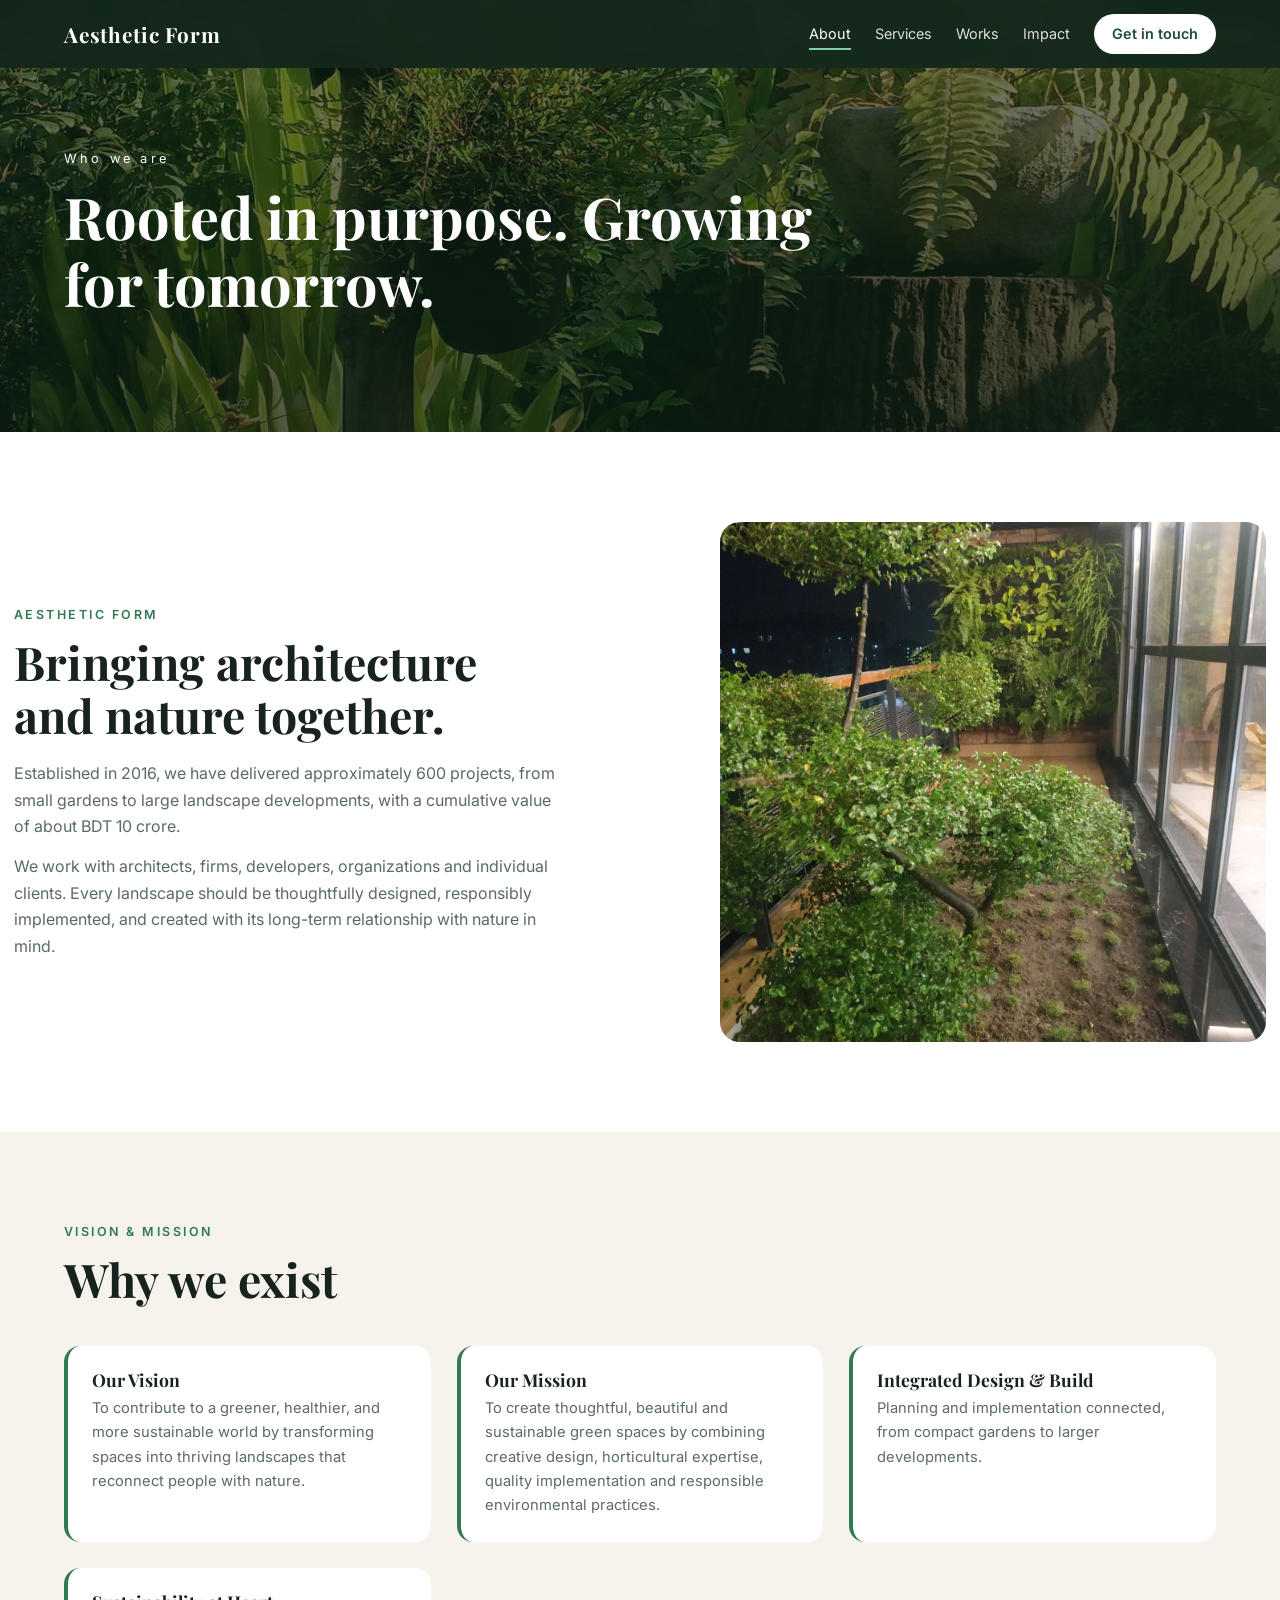
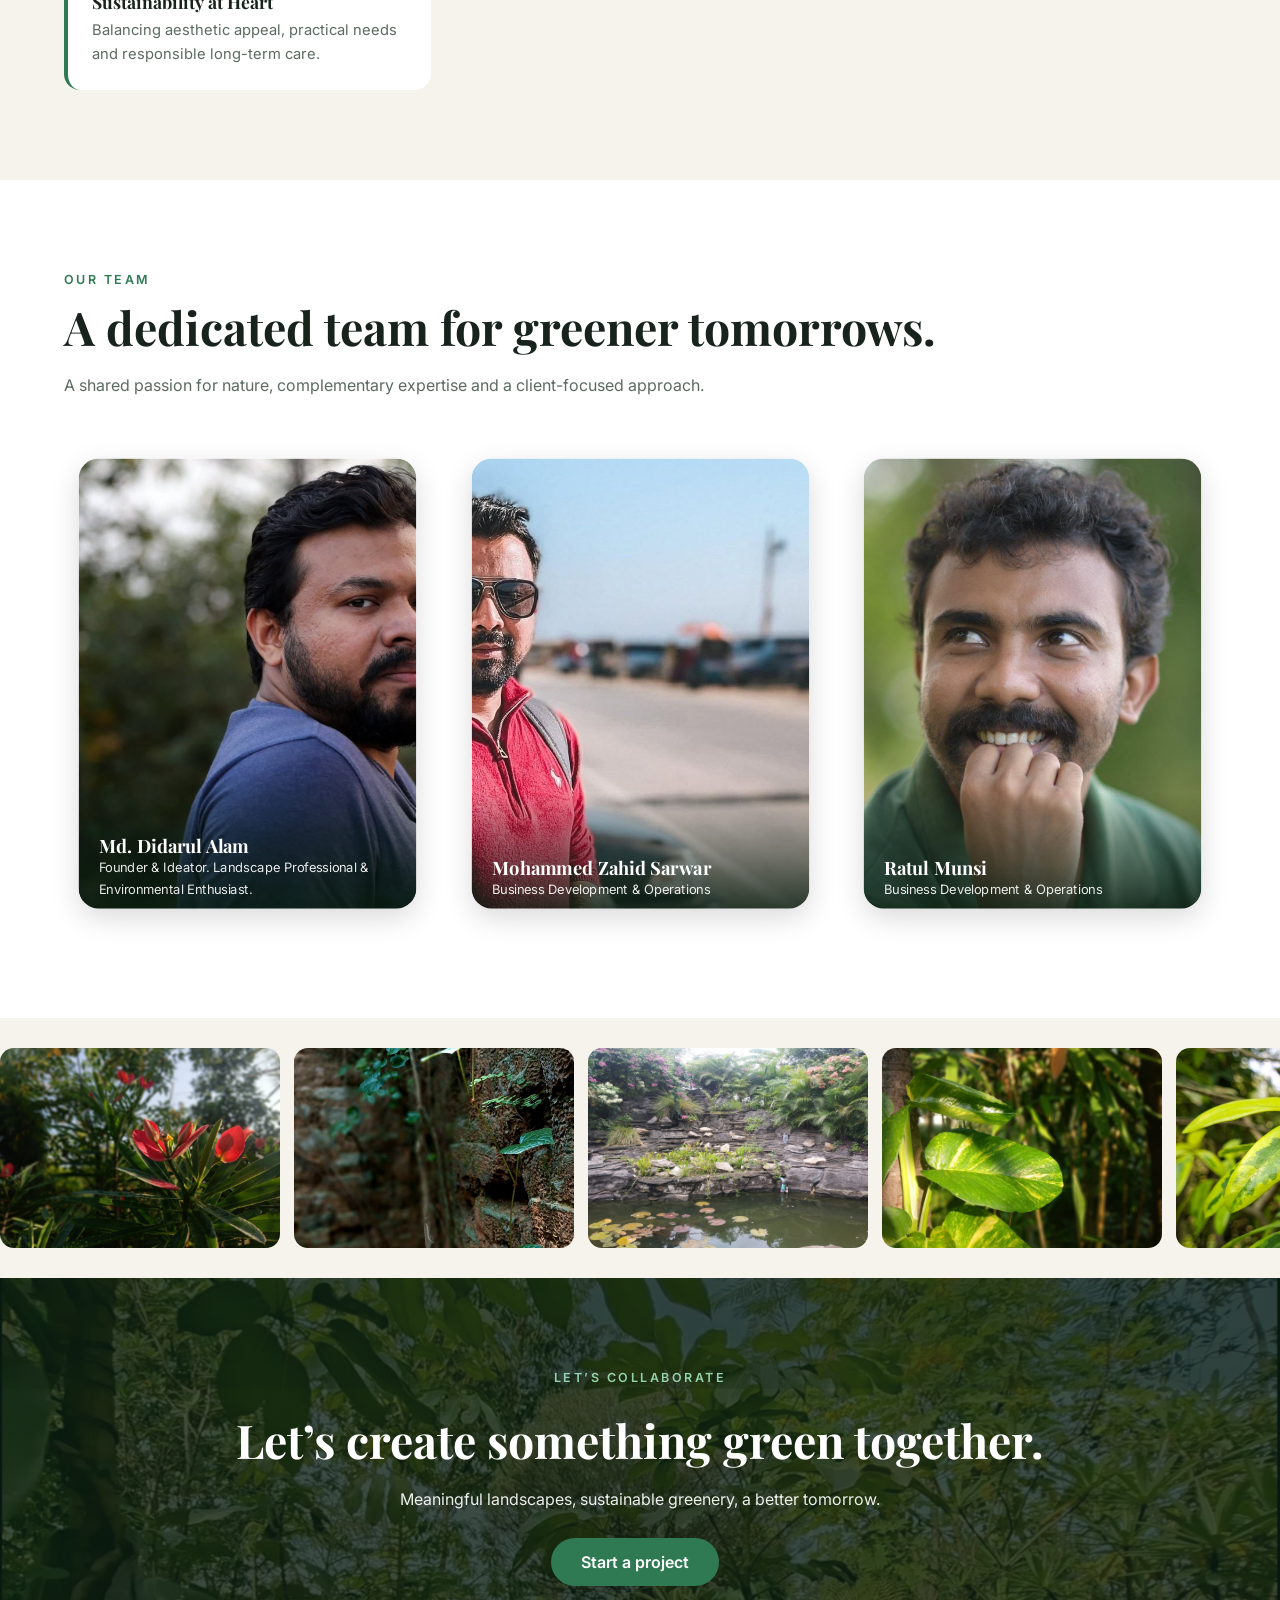
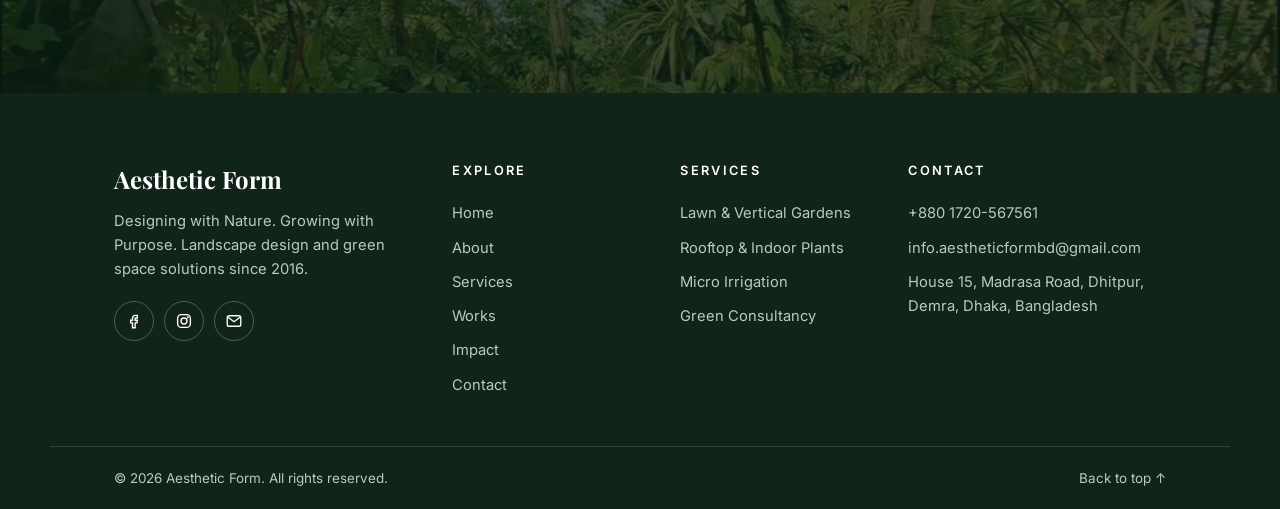
==== about.html @ f66d147f "first commit" ====
<!DOCTYPE html><html lang="en"><head><meta charset="utf-8"><meta name="viewport" content="width=device-width, initial-scale=1"><title>About | Aesthetic Form</title><meta name="description" content="Aesthetic Form: landscape design and green space solutions in Bangladesh since 2016.">
<link rel="preconnect" href="https://fonts.googleapis.com"><link href="https://fonts.googleapis.com/css2?family=Playfair+Display:wght@500;700&family=Inter:wght@400;500;600&display=swap" rel="stylesheet"><link rel="stylesheet" href="css/style.css"></head>
<body class="inner"><div id="pg"></div><nav id="nav"><a class="logo" href="index.html">Aesthetic Form</a><div><a href="about.html" class=on>About</a><a href="services.html">Services</a><a href="works.html">Works</a><a href="impact.html">Impact</a><a class="cta" href="contact.html">Get in touch</a></div></nav>
<header class="hero small" ><div class="bg" style="background-image:linear-gradient(rgba(10,30,18,.55),rgba(10,30,18,.72)),url(images/hero.jpg)"></div><span class="lf" style="left:8%;animation-delay:-0s;animation-duration:14s"><svg viewBox="0 0 24 24"><path d="M5 19c0-9 6-14 15-14 0 9-5 15-15 14z"/></svg></span><span class="lf" style="left:22%;animation-delay:-6s;animation-duration:18s"><svg viewBox="0 0 24 24"><path d="M5 19c0-9 6-14 15-14 0 9-5 15-15 14z"/></svg></span><span class="lf" style="left:38%;animation-delay:-3s;animation-duration:16s"><svg viewBox="0 0 24 24"><path d="M5 19c0-9 6-14 15-14 0 9-5 15-15 14z"/></svg></span><span class="lf" style="left:55%;animation-delay:-9s;animation-duration:20s"><svg viewBox="0 0 24 24"><path d="M5 19c0-9 6-14 15-14 0 9-5 15-15 14z"/></svg></span><span class="lf" style="left:70%;animation-delay:-2s;animation-duration:15s"><svg viewBox="0 0 24 24"><path d="M5 19c0-9 6-14 15-14 0 9-5 15-15 14z"/></svg></span><span class="lf" style="left:86%;animation-delay:-11s;animation-duration:17s"><svg viewBox="0 0 24 24"><path d="M5 19c0-9 6-14 15-14 0 9-5 15-15 14z"/></svg></span><div class="in"><p class="k">Who we are</p><h1>Rooted in purpose. Growing for tomorrow.</h1></div></header>
<section class=""><div class="w"><div class="split"><div class="reveal"><p class="eyebrow">Aesthetic Form</p><h2>Bringing architecture and nature together.</h2><p class="lead">Established in 2016, we have delivered approximately 600 projects, from small gardens to large landscape developments, with a cumulative value of about BDT 10 crore.</p><p class="lead" style="margin-top:14px">We work with architects, firms, developers, organizations and individual clients. Every landscape should be thoughtfully designed, responsibly implemented, and created with its long-term relationship with nature in mind.</p></div><img class="reveal" src="images/green.jpg" alt="Green space"></div></div></section><section class="alt"><div class="w"><p class="eyebrow">Vision & mission</p><h2>Why we exist</h2><div class="grid c"><div class="box reveal"><h4>Our Vision</h4><p>To contribute to a greener, healthier, and more sustainable world by transforming spaces into thriving landscapes that reconnect people with nature.</p></div><div class="box reveal"><h4>Our Mission</h4><p>To create thoughtful, beautiful and sustainable green spaces by combining creative design, horticultural expertise, quality implementation and responsible environmental practices.</p></div><div class="box reveal"><h4>Integrated Design & Build</h4><p>Planning and implementation connected, from compact gardens to larger developments.</p></div><div class="box reveal"><h4>Sustainability at Heart</h4><p>Balancing aesthetic appeal, practical needs and responsible long-term care.</p></div></div></div></section><section class=""><div class="w"><p class="eyebrow">Our team</p><h2>A dedicated team for greener tomorrows.</h2><p class="lead">A shared passion for nature, complementary expertise and a client-focused approach.</p><div class="grid c"><div class="tm"><img loading="lazy" src="images/didarul.jpg" alt="Md. Didarul Alam" style="object-position:center 20%"><div><h4>Md. Didarul Alam</h4><p>Founder & Ideator. Landscape Professional & Environmental Enthusiast.</p></div></div><div class="tm"><img loading="lazy" src="images/zahid.jpg" alt="Mohammed Zahid Sarwar" style="object-position:62% center"><div><h4>Mohammed Zahid Sarwar</h4><p>Business Development & Operations</p></div></div><div class="tm"><img loading="lazy" src="images/ratul.jpg" alt="Ratul Munsi" style="object-position:center 25%"><div><h4>Ratul Munsi</h4><p>Business Development & Operations</p></div></div></div></div></section><div class="strip"><div class="track"><img loading="lazy" src="images/flower1.jpg" alt=""><img loading="lazy" src="images/vine.jpg" alt=""><img loading="lazy" src="images/water.jpg" alt=""><img loading="lazy" src="images/bamboo.jpg" alt=""><img loading="lazy" src="images/flower3.jpg" alt=""><img loading="lazy" src="images/begonia.jpg" alt=""><img loading="lazy" src="images/lawn.jpg" alt=""><img loading="lazy" src="images/path.jpg" alt=""><img loading="lazy" src="images/flower2.jpg" alt=""><img loading="lazy" src="images/green.jpg" alt=""><img loading="lazy" src="images/flower1.jpg" alt=""><img loading="lazy" src="images/vine.jpg" alt=""><img loading="lazy" src="images/water.jpg" alt=""><img loading="lazy" src="images/bamboo.jpg" alt=""><img loading="lazy" src="images/flower3.jpg" alt=""><img loading="lazy" src="images/begonia.jpg" alt=""><img loading="lazy" src="images/lawn.jpg" alt=""><img loading="lazy" src="images/path.jpg" alt=""><img loading="lazy" src="images/flower2.jpg" alt=""><img loading="lazy" src="images/green.jpg" alt=""></div></div><section class="band" style="background-image:linear-gradient(rgba(10,30,18,.78),rgba(10,30,18,.82)),url(images/studio.jpg)"><div class="w"><p class="eyebrow" style="color:#9fe0b9">Let’s collaborate</p><h2>Let’s create something green together.</h2><p>Meaningful landscapes, sustainable greenery, a better tomorrow.</p><a class="btn" href="contact.html">Start a project</a></div></section>
<footer><div class="fw"><div class="fb"><a class="logo" href="index.html">Aesthetic Form</a><p>Designing with Nature. Growing with Purpose. Landscape design and green space solutions since 2016.</p><div class="soc"><a href="https://facebook.com/aestheticformbd" aria-label="Facebook"><svg viewBox="0 0 24 24"><path d="M14 8h2.5V4.5H14C11.5 4.5 10 6 10 8.5V11H7.5v3.5H10V21h3.5v-6.5H16l.5-3.5h-3V8.8c0-.5.2-.8.5-.8z"/></svg></a><a href="https://instagram.com/aestheticformbd" aria-label="Instagram"><svg viewBox="0 0 24 24"><rect x="3.5" y="3.5" width="17" height="17" rx="5"/><circle cx="12" cy="12" r="4"/><circle cx="17" cy="7" r=".6"/></svg></a><a href="mailto:info.aestheticformbd@gmail.com" aria-label="Email"><svg viewBox="0 0 24 24"><rect x="3" y="5" width="18" height="14" rx="2.5"/><path d="m4 7 8 6 8-6"/></svg></a></div></div>
<div class="fc"><h5>Explore</h5><a href="index.html">Home</a><a href="about.html">About</a><a href="services.html">Services</a><a href="works.html">Works</a><a href="impact.html">Impact</a><a href="contact.html">Contact</a></div>
<div class="fc"><h5>Services</h5><a href="services.html">Lawn &amp; Vertical Gardens</a><a href="services.html">Rooftop &amp; Indoor Plants</a><a href="services.html">Micro Irrigation</a><a href="services.html">Green Consultancy</a></div>
<div class="fc"><h5>Contact</h5><a href="tel:+8801720567561">+880 1720-567561</a><a href="mailto:info.aestheticformbd@gmail.com">info.aestheticformbd@gmail.com</a><span>House 15, Madrasa Road, Dhitpur, Demra, Dhaka, Bangladesh</span></div></div>
<div class="fbot"><span>© 2026 Aesthetic Form. All rights reserved.</span><a href="#">Back to top ↑</a></div></footer><script src="js/main.js"></script></body></html>
---- css/style.css ----
*{box-sizing:border-box;margin:0}
:root{--g:#1f4d36;--g2:#2f7a52;--cream:#f6f3ec;--ink:#17231c;--mut:#5b6b61;--bg:#fff;--card:#fff}
@media(prefers-color-scheme:dark){:root{--cream:#16201a;--ink:#eef2ee;--mut:#a3b1a8;--bg:#101813;--card:#1b2820;--g:#245a3f;--g2:#5fb584}}
html{scroll-behavior:smooth}body{font-family:Inter,system-ui,sans-serif;background:var(--bg);color:var(--ink);line-height:1.65}
h1,h2,h3,h4{font-family:"Playfair Display",Georgia,serif;line-height:1.15}img{max-width:100%;display:block}
nav{position:fixed;inset:0 0 auto;z-index:20;display:flex;justify-content:space-between;align-items:center;padding:14px 5vw;color:#fff;transition:.3s}
nav.s,body.inner nav{background:rgba(20,40,28,.95);backdrop-filter:blur(8px)}
nav .logo{font:700 1.3rem "Playfair Display",serif;color:#fff;text-decoration:none;letter-spacing:.04em}
nav div{display:flex;gap:24px;font-size:.9rem;align-items:center}nav div a{color:#fff;text-decoration:none;opacity:.85}nav div a.on{opacity:1;border-bottom:2px solid #7fcf9f}
nav .cta{background:#fff;color:#1f4d36;padding:8px 18px;border-radius:99px;font-weight:600;opacity:1;border:0}
@media(max-width:820px){nav div a:not(.cta){display:none}}
.hero{min-height:100vh;color:#fff;display:flex;align-items:center;padding:120px 5vw 80px;background-size:cover;background-position:center}
.hero.small{min-height:48vh;padding-top:130px}.hero .k{letter-spacing:.25em;font-size:.8rem;opacity:.85}
.hero h1{font-size:clamp(2.4rem,6.5vw,5rem);margin:14px 0 18px;max-width:15ch}.hero.small h1{font-size:clamp(2.2rem,5vw,3.6rem);max-width:22ch}
.hero .l{max-width:560px;font-size:1.1rem;opacity:.92;margin-bottom:28px}
.btn{display:inline-block;background:var(--g2);color:#fff;padding:14px 30px;border-radius:99px;text-decoration:none;font:600 1rem Inter,sans-serif;margin:0 10px 10px 0;border:0;cursor:pointer}.btn.o{background:transparent;border:1.5px solid #fff}
section{padding:90px 5vw}.w{max-width:1180px;margin:auto}.alt{background:var(--cream)}
.eyebrow{color:var(--g2);letter-spacing:.2em;font-size:.78rem;font-weight:600;text-transform:uppercase}
h2{font-size:clamp(1.9rem,4vw,2.9rem);margin:10px 0 18px}.lead{color:var(--mut);max-width:700px}
.split{display:grid;grid-template-columns:1fr 1fr;gap:60px;align-items:center}.split img{border-radius:20px;height:520px;width:100%;object-fit:cover}
@media(max-width:860px){.split{grid-template-columns:1fr;gap:30px}.split img{height:340px}}
.stats{background:var(--g);color:#fff;padding:50px 5vw}.stats .w{display:grid;grid-template-columns:repeat(auto-fit,minmax(180px,1fr));gap:30px;text-align:center}
.stats strong{font:700 2.6rem "Playfair Display",serif;display:block}.stats span{font-size:.9rem;opacity:.85}
.grid{display:grid;grid-template-columns:repeat(auto-fill,minmax(300px,1fr));gap:26px;margin-top:40px}
.card{background:var(--card);border-radius:18px;overflow:hidden;box-shadow:0 6px 24px rgba(0,0,0,.08);transition:.3s}.card:hover{transform:translateY(-6px)}
.card img{height:210px;width:100%;object-fit:cover}.card div{padding:22px}.card small{color:var(--g2);font-weight:600}.card h3{font-size:1.3rem;margin:4px 0 8px}.card p{color:var(--mut);font-size:.93rem}
.box{background:var(--card);padding:24px;border-radius:16px;border-left:4px solid var(--g2)}.box h4{font-size:1.1rem;margin-bottom:6px}.box p{font-size:.92rem;color:var(--mut)}
.num{border:1px solid rgba(127,127,127,.25);border-radius:18px;padding:26px;background:var(--card)}.num i{font:700 2rem "Playfair Display",serif;color:var(--g2);font-style:normal}.num p{color:var(--mut);font-size:.92rem;margin-top:6px}
.proj{background:var(--card);padding:22px;border-radius:14px}.proj h4{font-size:1.1rem}.proj p{font-size:.9rem;color:var(--mut)}.proj span{font-size:.8rem;color:var(--g2);font-weight:600}
.grid.s{grid-template-columns:repeat(auto-fill,minmax(250px,1fr))}.grid.c{grid-template-columns:repeat(auto-fit,minmax(270px,1fr))}
.band{color:#fff;text-align:center;background-size:cover;background-position:center}.band p{max-width:700px;margin:0 auto 26px;opacity:.92}
.contact{display:grid;grid-template-columns:1fr 1fr;gap:50px}@media(max-width:860px){.contact{grid-template-columns:1fr}}
.contact li{list-style:none;padding:10px 0;border-bottom:1px solid rgba(127,127,127,.25)}.contact a{color:var(--g2)}
form{display:grid;gap:12px}input,textarea{font:inherit;padding:14px;border-radius:12px;border:1px solid rgba(127,127,127,.4);background:var(--card);color:var(--ink)}
footer{background:#10241a;color:#b9cbbf;font-size:.92rem}
.fw{max-width:1180px;margin:auto;padding:70px 5vw 44px;display:grid;grid-template-columns:1.6fr 1fr 1fr 1.4fr;gap:44px}
footer .logo{font:700 1.5rem "Playfair Display",serif;color:#fff;text-decoration:none}footer .fb p{margin:12px 0 20px;max-width:280px}
footer h5{color:#fff;font:600 .8rem Inter,sans-serif;letter-spacing:.18em;text-transform:uppercase;margin-bottom:18px}
footer .fc a,footer .fc span{display:block;color:#b9cbbf;text-decoration:none;padding:5px 0;transition:.25s}footer .fc a:hover{color:#7fcf9f;transform:translateX(5px)}
.soc{display:flex;gap:10px}.soc a{width:40px;height:40px;border-radius:50%;border:1px solid rgba(255,255,255,.25);display:grid;place-items:center;color:#fff;transition:.3s}.soc a:hover{background:#2f7a52;border-color:#2f7a52;transform:translateY(-3px)}.soc svg{width:18px;height:18px;fill:none;stroke:currentColor;stroke-width:1.8}
.fbot{border-top:1px solid rgba(255,255,255,.12);padding:20px 5vw;display:flex;justify-content:space-between;gap:10px;flex-wrap:wrap;max-width:1180px;margin:auto;font-size:.84rem}.fbot a{color:#b9cbbf;text-decoration:none}.fbot a:hover{color:#7fcf9f}
@media(max-width:900px){.fw{grid-template-columns:1fr 1fr;gap:34px}}@media(max-width:520px){.fw{grid-template-columns:1fr}.fbot{justify-content:center;text-align:center}}
.reveal{opacity:0;transform:translateY(24px);transition:.7s}.reveal.v{opacity:1;transform:none}
.hero{position:relative;overflow:hidden}.hero .bg{position:absolute;inset:0;background-size:cover;background-position:center;animation:kb 20s ease-in-out infinite alternate}
@keyframes kb{from{transform:scale(1)}to{transform:scale(1.12) translate(-1.5%,-1%)}}.hero .in{position:relative;z-index:1}
.in>*{opacity:0;transform:translateY(30px);animation:up .9s cubic-bezier(.2,.7,.2,1) forwards}.in>*:nth-child(2){animation-delay:.15s}.in>*:nth-child(3){animation-delay:.3s}.in>*:nth-child(4){animation-delay:.45s}.in>*:nth-child(5){animation-delay:.55s}
@keyframes up{to{opacity:1;transform:none}}
.lf{position:absolute;top:-40px;width:22px;color:#9fe0b9;opacity:.45;z-index:1;animation:fall 15s linear infinite}.lf svg{width:100%;fill:currentColor}
@keyframes fall{to{transform:translate(90px,115vh) rotate(420deg)}}
#pg{position:fixed;top:0;left:0;height:3px;width:100%;background:#7fcf9f;transform:scaleX(0);transform-origin:left;z-index:30}
nav div a:not(.cta){position:relative}nav div a:not(.cta)::after{content:"";position:absolute;left:0;bottom:-4px;height:2px;width:100%;background:#7fcf9f;transform:scaleX(0);transition:.3s}nav div a:not(.cta):hover::after{transform:scaleX(1)}
nav div a.on{border:0}nav div a.on::after{transform:scaleX(1)}
.btn{position:relative;overflow:hidden;transition:transform .25s}.btn:hover{transform:translateY(-3px)}.btn::after{content:"";position:absolute;inset:0;background:linear-gradient(110deg,transparent 30%,rgba(255,255,255,.35) 50%,transparent 70%);transform:translateX(-100%)}.btn:hover::after{transform:translateX(100%);transition:.7s}
.card img,.proj,.box,.num{transition:.5s}.card img{transition:transform .8s}.card:hover img{transform:scale(1.1)}.box:hover,.num:hover,.proj:hover{transform:translateY(-5px);box-shadow:0 10px 26px rgba(0,0,0,.1)}
.reveal.l{transform:translateX(-50px)}.reveal.r{transform:translateX(50px)}.reveal.z{transform:scale(.92)}
.strip{overflow:hidden;padding:30px 0;background:var(--cream)}.track{display:flex;gap:14px;width:max-content;animation:mq 45s linear infinite}.strip:hover .track{animation-play-state:paused}
.track img{height:200px;width:280px;object-fit:cover;border-radius:14px}@keyframes mq{to{transform:translateX(-50%)}}
.mosaic{display:grid;grid-template-columns:repeat(4,1fr);grid-auto-rows:190px;grid-auto-flow:dense;gap:14px;margin-top:40px}.mosaic div{overflow:hidden;border-radius:16px}.mosaic .t{grid-row:span 2}.mosaic .wd{grid-column:span 2}
.mosaic img{width:100%;height:100%;object-fit:cover;transition:transform .8s}.mosaic div:hover img{transform:scale(1.12) rotate(1deg)}@media(max-width:760px){.mosaic{grid-template-columns:repeat(2,1fr)}}
.tm{position:relative;border-radius:22px;overflow:hidden;aspect-ratio:3/4;box-shadow:0 10px 30px rgba(0,0,0,.15)}.tm img{width:100%;height:100%;object-fit:cover;transition:transform .8s}.tm:hover img{transform:scale(1.08)}
.tm div{position:absolute;inset:auto 0 0;padding:70px 22px 22px;color:#fff;background:linear-gradient(transparent,rgba(10,30,18,.92));transform:translateY(12px);transition:.4s}.tm:hover div{transform:none}.tm h4{font-size:1.25rem}.tm p{font-size:.88rem;opacity:.9}
.float{animation:fl 5s ease-in-out infinite}@keyframes fl{50%{transform:translateY(-10px)}}
@media(prefers-reduced-motion:reduce){*{animation:none!important;transition:none!important}.reveal,.in>*{opacity:1!important;transform:none!important}}
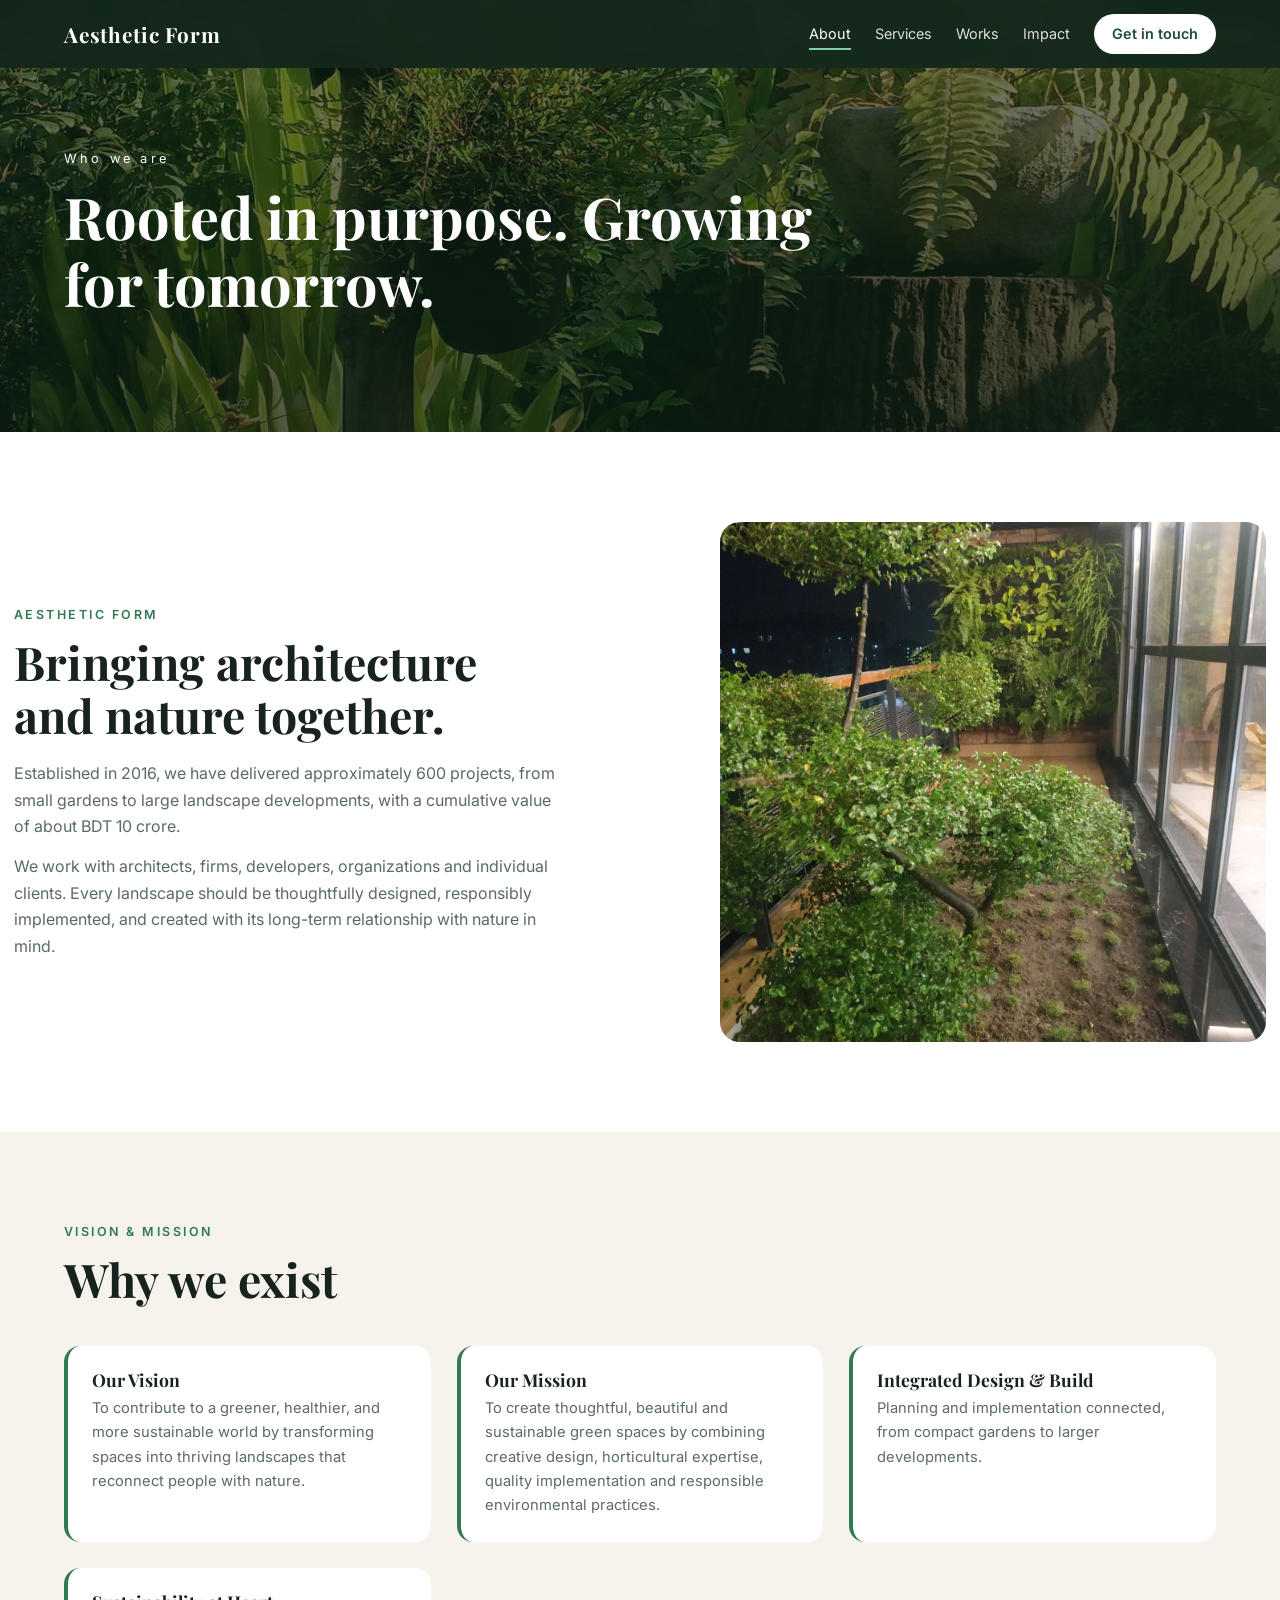
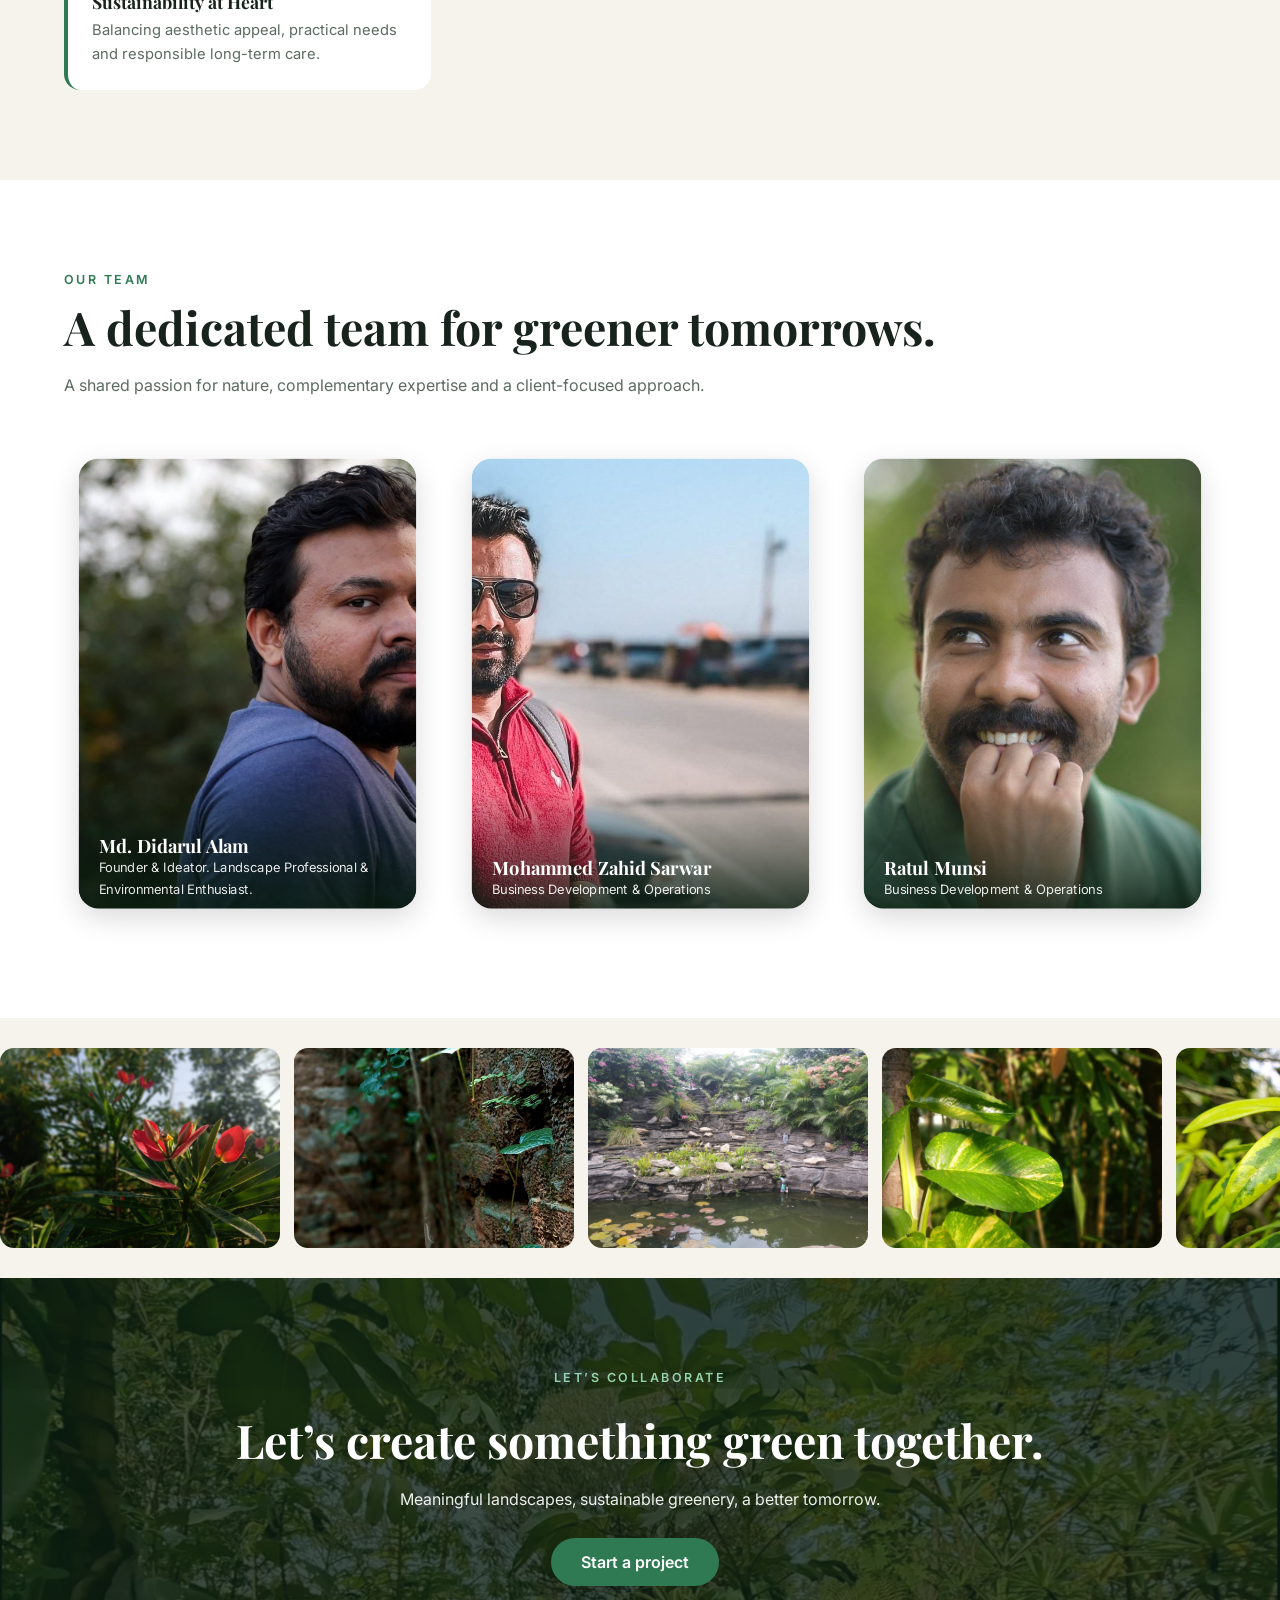
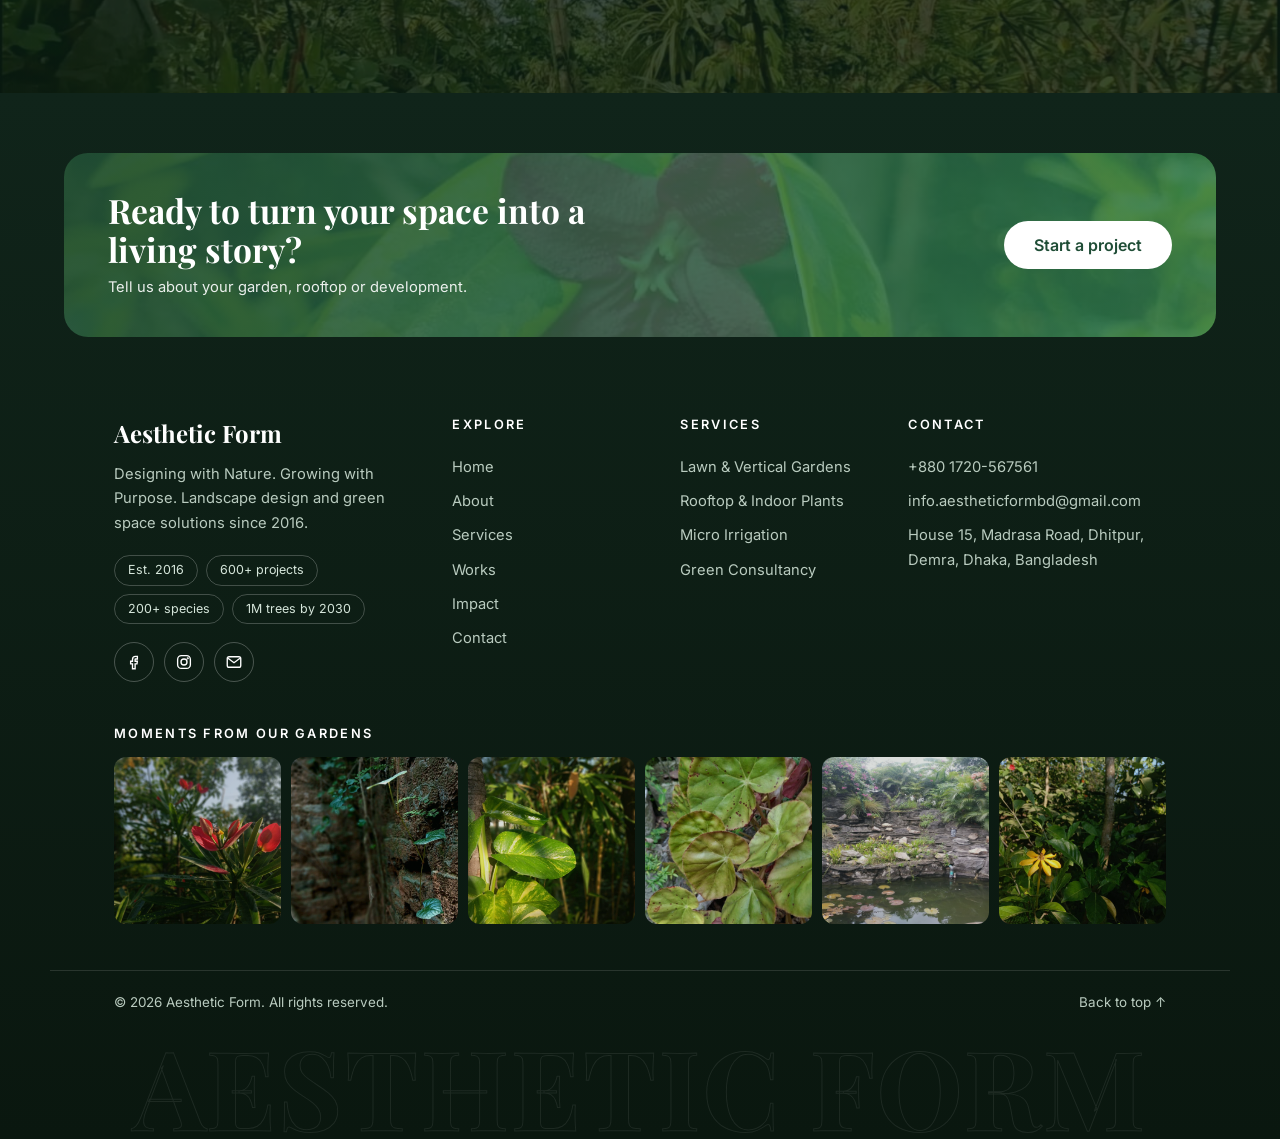
==== commit e6dda1e2: "Added the menu for the responsive screens and updated the footer design" ====
--- a/about.html
+++ b/about.html
@@ -1,10 +1,215 @@
-<!DOCTYPE html><html lang="en"><head><meta charset="utf-8"><meta name="viewport" content="width=device-width, initial-scale=1"><title>About | Aesthetic Form</title><meta name="description" content="Aesthetic Form: landscape design and green space solutions in Bangladesh since 2016.">
-<link rel="preconnect" href="https://fonts.googleapis.com"><link href="https://fonts.googleapis.com/css2?family=Playfair+Display:wght@500;700&family=Inter:wght@400;500;600&display=swap" rel="stylesheet"><link rel="stylesheet" href="css/style.css"></head>
-<body class="inner"><div id="pg"></div><nav id="nav"><a class="logo" href="index.html">Aesthetic Form</a><div><a href="about.html" class=on>About</a><a href="services.html">Services</a><a href="works.html">Works</a><a href="impact.html">Impact</a><a class="cta" href="contact.html">Get in touch</a></div></nav>
-<header class="hero small" ><div class="bg" style="background-image:linear-gradient(rgba(10,30,18,.55),rgba(10,30,18,.72)),url(images/hero.jpg)"></div><span class="lf" style="left:8%;animation-delay:-0s;animation-duration:14s"><svg viewBox="0 0 24 24"><path d="M5 19c0-9 6-14 15-14 0 9-5 15-15 14z"/></svg></span><span class="lf" style="left:22%;animation-delay:-6s;animation-duration:18s"><svg viewBox="0 0 24 24"><path d="M5 19c0-9 6-14 15-14 0 9-5 15-15 14z"/></svg></span><span class="lf" style="left:38%;animation-delay:-3s;animation-duration:16s"><svg viewBox="0 0 24 24"><path d="M5 19c0-9 6-14 15-14 0 9-5 15-15 14z"/></svg></span><span class="lf" style="left:55%;animation-delay:-9s;animation-duration:20s"><svg viewBox="0 0 24 24"><path d="M5 19c0-9 6-14 15-14 0 9-5 15-15 14z"/></svg></span><span class="lf" style="left:70%;animation-delay:-2s;animation-duration:15s"><svg viewBox="0 0 24 24"><path d="M5 19c0-9 6-14 15-14 0 9-5 15-15 14z"/></svg></span><span class="lf" style="left:86%;animation-delay:-11s;animation-duration:17s"><svg viewBox="0 0 24 24"><path d="M5 19c0-9 6-14 15-14 0 9-5 15-15 14z"/></svg></span><div class="in"><p class="k">Who we are</p><h1>Rooted in purpose. Growing for tomorrow.</h1></div></header>
-<section class=""><div class="w"><div class="split"><div class="reveal"><p class="eyebrow">Aesthetic Form</p><h2>Bringing architecture and nature together.</h2><p class="lead">Established in 2016, we have delivered approximately 600 projects, from small gardens to large landscape developments, with a cumulative value of about BDT 10 crore.</p><p class="lead" style="margin-top:14px">We work with architects, firms, developers, organizations and individual clients. Every landscape should be thoughtfully designed, responsibly implemented, and created with its long-term relationship with nature in mind.</p></div><img class="reveal" src="images/green.jpg" alt="Green space"></div></div></section><section class="alt"><div class="w"><p class="eyebrow">Vision & mission</p><h2>Why we exist</h2><div class="grid c"><div class="box reveal"><h4>Our Vision</h4><p>To contribute to a greener, healthier, and more sustainable world by transforming spaces into thriving landscapes that reconnect people with nature.</p></div><div class="box reveal"><h4>Our Mission</h4><p>To create thoughtful, beautiful and sustainable green spaces by combining creative design, horticultural expertise, quality implementation and responsible environmental practices.</p></div><div class="box reveal"><h4>Integrated Design & Build</h4><p>Planning and implementation connected, from compact gardens to larger developments.</p></div><div class="box reveal"><h4>Sustainability at Heart</h4><p>Balancing aesthetic appeal, practical needs and responsible long-term care.</p></div></div></div></section><section class=""><div class="w"><p class="eyebrow">Our team</p><h2>A dedicated team for greener tomorrows.</h2><p class="lead">A shared passion for nature, complementary expertise and a client-focused approach.</p><div class="grid c"><div class="tm"><img loading="lazy" src="images/didarul.jpg" alt="Md. Didarul Alam" style="object-position:center 20%"><div><h4>Md. Didarul Alam</h4><p>Founder & Ideator. Landscape Professional & Environmental Enthusiast.</p></div></div><div class="tm"><img loading="lazy" src="images/zahid.jpg" alt="Mohammed Zahid Sarwar" style="object-position:62% center"><div><h4>Mohammed Zahid Sarwar</h4><p>Business Development & Operations</p></div></div><div class="tm"><img loading="lazy" src="images/ratul.jpg" alt="Ratul Munsi" style="object-position:center 25%"><div><h4>Ratul Munsi</h4><p>Business Development & Operations</p></div></div></div></div></section><div class="strip"><div class="track"><img loading="lazy" src="images/flower1.jpg" alt=""><img loading="lazy" src="images/vine.jpg" alt=""><img loading="lazy" src="images/water.jpg" alt=""><img loading="lazy" src="images/bamboo.jpg" alt=""><img loading="lazy" src="images/flower3.jpg" alt=""><img loading="lazy" src="images/begonia.jpg" alt=""><img loading="lazy" src="images/lawn.jpg" alt=""><img loading="lazy" src="images/path.jpg" alt=""><img loading="lazy" src="images/flower2.jpg" alt=""><img loading="lazy" src="images/green.jpg" alt=""><img loading="lazy" src="images/flower1.jpg" alt=""><img loading="lazy" src="images/vine.jpg" alt=""><img loading="lazy" src="images/water.jpg" alt=""><img loading="lazy" src="images/bamboo.jpg" alt=""><img loading="lazy" src="images/flower3.jpg" alt=""><img loading="lazy" src="images/begonia.jpg" alt=""><img loading="lazy" src="images/lawn.jpg" alt=""><img loading="lazy" src="images/path.jpg" alt=""><img loading="lazy" src="images/flower2.jpg" alt=""><img loading="lazy" src="images/green.jpg" alt=""></div></div><section class="band" style="background-image:linear-gradient(rgba(10,30,18,.78),rgba(10,30,18,.82)),url(images/studio.jpg)"><div class="w"><p class="eyebrow" style="color:#9fe0b9">Let’s collaborate</p><h2>Let’s create something green together.</h2><p>Meaningful landscapes, sustainable greenery, a better tomorrow.</p><a class="btn" href="contact.html">Start a project</a></div></section>
-<footer><div class="fw"><div class="fb"><a class="logo" href="index.html">Aesthetic Form</a><p>Designing with Nature. Growing with Purpose. Landscape design and green space solutions since 2016.</p><div class="soc"><a href="https://facebook.com/aestheticformbd" aria-label="Facebook"><svg viewBox="0 0 24 24"><path d="M14 8h2.5V4.5H14C11.5 4.5 10 6 10 8.5V11H7.5v3.5H10V21h3.5v-6.5H16l.5-3.5h-3V8.8c0-.5.2-.8.5-.8z"/></svg></a><a href="https://instagram.com/aestheticformbd" aria-label="Instagram"><svg viewBox="0 0 24 24"><rect x="3.5" y="3.5" width="17" height="17" rx="5"/><circle cx="12" cy="12" r="4"/><circle cx="17" cy="7" r=".6"/></svg></a><a href="mailto:info.aestheticformbd@gmail.com" aria-label="Email"><svg viewBox="0 0 24 24"><rect x="3" y="5" width="18" height="14" rx="2.5"/><path d="m4 7 8 6 8-6"/></svg></a></div></div>
-<div class="fc"><h5>Explore</h5><a href="index.html">Home</a><a href="about.html">About</a><a href="services.html">Services</a><a href="works.html">Works</a><a href="impact.html">Impact</a><a href="contact.html">Contact</a></div>
-<div class="fc"><h5>Services</h5><a href="services.html">Lawn &amp; Vertical Gardens</a><a href="services.html">Rooftop &amp; Indoor Plants</a><a href="services.html">Micro Irrigation</a><a href="services.html">Green Consultancy</a></div>
-<div class="fc"><h5>Contact</h5><a href="tel:+8801720567561">+880 1720-567561</a><a href="mailto:info.aestheticformbd@gmail.com">info.aestheticformbd@gmail.com</a><span>House 15, Madrasa Road, Dhitpur, Demra, Dhaka, Bangladesh</span></div></div>
-<div class="fbot"><span>© 2026 Aesthetic Form. All rights reserved.</span><a href="#">Back to top ↑</a></div></footer><script src="js/main.js"></script></body></html>+<!DOCTYPE html>
+<html lang="en">
+
+<head>
+    <meta charset="utf-8">
+    <meta name="viewport" content="width=device-width, initial-scale=1">
+    <title>About | Aesthetic Form</title>
+    <meta name="description"
+        content="Aesthetic Form: landscape design and green space solutions in Bangladesh since 2016.">
+    <link rel="preconnect" href="https://fonts.googleapis.com">
+    <link
+        href="https://fonts.googleapis.com/css2?family=Playfair+Display:wght@500;700&family=Inter:wght@400;500;600&display=swap"
+        rel="stylesheet">
+    <link rel="stylesheet" href="css/style.css">
+    
+     <link rel="icon" type="image/png" href="images/leaf.png">
+</head>
+
+<body class="inner">
+    <div id="pg"></div>
+    <nav id="nav"><a class="logo" href="index.html">Aesthetic Form</a>
+        <div><a href="about.html" class=on>About</a><a href="services.html">Services</a><a href="works.html">Works</a><a
+                href="impact.html">Impact</a><a class="cta" href="contact.html">Get in touch</a></div><button
+            class="burger" id="bg" aria-label="Open menu"
+            aria-expanded="false"><span></span><span></span><span></span></button>
+    </nav>
+    <div class="mm" id="mm"><a class="l" href="index.html">Home</a><a class="l on" href="about.html">About</a><a
+            class="l" href="services.html">Services</a><a class="l" href="works.html">Works</a><a class="l"
+            href="impact.html">Impact</a><a class="l" href="contact.html">Contact</a>
+        <div class="mf">+880 1720-567561<br><a
+                href="mailto:info.aestheticformbd@gmail.com">info.aestheticformbd@gmail.com</a></div>
+    </div>
+    <header class="hero small">
+        <div class="bg"
+            style="background-image:linear-gradient(rgba(10,30,18,.55),rgba(10,30,18,.72)),url(images/hero.jpg)"></div>
+        <span class="lf" style="left:8%;animation-delay:-0s;animation-duration:14s"><svg viewBox="0 0 24 24">
+                <path d="M5 19c0-9 6-14 15-14 0 9-5 15-15 14z" />
+            </svg></span><span class="lf" style="left:22%;animation-delay:-6s;animation-duration:18s"><svg
+                viewBox="0 0 24 24">
+                <path d="M5 19c0-9 6-14 15-14 0 9-5 15-15 14z" />
+            </svg></span><span class="lf" style="left:38%;animation-delay:-3s;animation-duration:16s"><svg
+                viewBox="0 0 24 24">
+                <path d="M5 19c0-9 6-14 15-14 0 9-5 15-15 14z" />
+            </svg></span><span class="lf" style="left:55%;animation-delay:-9s;animation-duration:20s"><svg
+                viewBox="0 0 24 24">
+                <path d="M5 19c0-9 6-14 15-14 0 9-5 15-15 14z" />
+            </svg></span><span class="lf" style="left:70%;animation-delay:-2s;animation-duration:15s"><svg
+                viewBox="0 0 24 24">
+                <path d="M5 19c0-9 6-14 15-14 0 9-5 15-15 14z" />
+            </svg></span><span class="lf" style="left:86%;animation-delay:-11s;animation-duration:17s"><svg
+                viewBox="0 0 24 24">
+                <path d="M5 19c0-9 6-14 15-14 0 9-5 15-15 14z" />
+            </svg></span>
+        <div class="in">
+            <p class="k">Who we are</p>
+            <h1>Rooted in purpose. Growing for tomorrow.</h1>
+        </div>
+    </header>
+    <section class="">
+        <div class="w">
+            <div class="split">
+                <div class="reveal">
+                    <p class="eyebrow">Aesthetic Form</p>
+                    <h2>Bringing architecture and nature together.</h2>
+                    <p class="lead">Established in 2016, we have delivered approximately 600 projects, from small
+                        gardens to large landscape developments, with a cumulative value of about BDT 10 crore.</p>
+                    <p class="lead" style="margin-top:14px">We work with architects, firms, developers, organizations
+                        and individual clients. Every landscape should be thoughtfully designed, responsibly
+                        implemented, and created with its long-term relationship with nature in mind.</p>
+                </div><img class="reveal" src="images/green.jpg" alt="Green space">
+            </div>
+        </div>
+    </section>
+    <section class="alt">
+        <div class="w">
+            <p class="eyebrow">Vision & mission</p>
+            <h2>Why we exist</h2>
+            <div class="grid c">
+                <div class="box reveal">
+                    <h4>Our Vision</h4>
+                    <p>To contribute to a greener, healthier, and more sustainable world by transforming spaces into
+                        thriving landscapes that reconnect people with nature.</p>
+                </div>
+                <div class="box reveal">
+                    <h4>Our Mission</h4>
+                    <p>To create thoughtful, beautiful and sustainable green spaces by combining creative design,
+                        horticultural expertise, quality implementation and responsible environmental practices.</p>
+                </div>
+                <div class="box reveal">
+                    <h4>Integrated Design & Build</h4>
+                    <p>Planning and implementation connected, from compact gardens to larger developments.</p>
+                </div>
+                <div class="box reveal">
+                    <h4>Sustainability at Heart</h4>
+                    <p>Balancing aesthetic appeal, practical needs and responsible long-term care.</p>
+                </div>
+            </div>
+        </div>
+    </section>
+    <section class="">
+        <div class="w">
+            <p class="eyebrow">Our team</p>
+            <h2>A dedicated team for greener tomorrows.</h2>
+            <p class="lead">A shared passion for nature, complementary expertise and a client-focused approach.</p>
+            <div class="grid c">
+                <div class="tm"><img loading="lazy" src="images/didarul.jpg" alt="Md. Didarul Alam"
+                        style="object-position:center 20%">
+                    <div>
+                        <h4>Md. Didarul Alam</h4>
+                        <p>Founder & Ideator. Landscape Professional & Environmental Enthusiast.</p>
+                    </div>
+                </div>
+                <div class="tm"><img loading="lazy" src="images/zahid.jpg" alt="Mohammed Zahid Sarwar"
+                        style="object-position:62% center">
+                    <div>
+                        <h4>Mohammed Zahid Sarwar</h4>
+                        <p>Business Development & Operations</p>
+                    </div>
+                </div>
+                <div class="tm"><img loading="lazy" src="images/ratul.jpg" alt="Ratul Munsi"
+                        style="object-position:center 25%">
+                    <div>
+                        <h4>Ratul Munsi</h4>
+                        <p>Business Development & Operations</p>
+                    </div>
+                </div>
+            </div>
+        </div>
+    </section>
+    <div class="strip">
+        <div class="track"><img loading="lazy" src="images/flower1.jpg" alt=""><img loading="lazy" src="images/vine.jpg"
+                alt=""><img loading="lazy" src="images/water.jpg" alt=""><img loading="lazy" src="images/bamboo.jpg"
+                alt=""><img loading="lazy" src="images/flower3.jpg" alt=""><img loading="lazy" src="images/begonia.jpg"
+                alt=""><img loading="lazy" src="images/lawn.jpg" alt=""><img loading="lazy" src="images/path.jpg"
+                alt=""><img loading="lazy" src="images/flower2.jpg" alt=""><img loading="lazy" src="images/green.jpg"
+                alt=""><img loading="lazy" src="images/flower1.jpg" alt=""><img loading="lazy" src="images/vine.jpg"
+                alt=""><img loading="lazy" src="images/water.jpg" alt=""><img loading="lazy" src="images/bamboo.jpg"
+                alt=""><img loading="lazy" src="images/flower3.jpg" alt=""><img loading="lazy" src="images/begonia.jpg"
+                alt=""><img loading="lazy" src="images/lawn.jpg" alt=""><img loading="lazy" src="images/path.jpg"
+                alt=""><img loading="lazy" src="images/flower2.jpg" alt=""><img loading="lazy" src="images/green.jpg"
+                alt=""></div>
+    </div>
+    <section class="band"
+        style="background-image:linear-gradient(rgba(10,30,18,.78),rgba(10,30,18,.82)),url(images/studio.jpg)">
+        <div class="w">
+            <p class="eyebrow" style="color:#9fe0b9">Let’s collaborate</p>
+            <h2>Let’s create something green together.</h2>
+            <p>Meaningful landscapes, sustainable greenery, a better tomorrow.</p><a class="btn"
+                href="contact.html">Start a project</a>
+        </div>
+    </section>
+    <footer>
+        <div class="fcta">
+            <div>
+                <h3>Ready to turn your space into a living story?</h3>
+                <p>Tell us about your garden, rooftop or development.</p>
+            </div><a class="btn" href="contact.html">Start a project</a>
+        </div>
+        <div class="fw">
+            <div class="fb"><a class="logo" href="index.html">Aesthetic Form</a>
+                <p>Designing with Nature. Growing with Purpose. Landscape design and green space solutions since 2016.
+                </p>
+                <div class="chips"><span>Est. 2016</span><span>600+ projects</span><span>200+ species</span><span>1M
+                        trees by 2030</span></div>
+                <div style="height:18px"></div>
+                <div class="soc"><a href="https://facebook.com/aestheticformbd" aria-label="Facebook"><svg
+                            viewBox="0 0 24 24">
+                            <path
+                                d="M14 8h2.5V4.5H14C11.5 4.5 10 6 10 8.5V11H7.5v3.5H10V21h3.5v-6.5H16l.5-3.5h-3V8.8c0-.5.2-.8.5-.8z" />
+                        </svg></a><a href="https://instagram.com/aestheticformbd" aria-label="Instagram"><svg
+                            viewBox="0 0 24 24">
+                            <rect x="3.5" y="3.5" width="17" height="17" rx="5" />
+                            <circle cx="12" cy="12" r="4" />
+                            <circle cx="17" cy="7" r=".6" />
+                        </svg></a><a href="mailto:info.aestheticformbd@gmail.com" aria-label="Email"><svg
+                            viewBox="0 0 24 24">
+                            <rect x="3" y="5" width="18" height="14" rx="2.5" />
+                            <path d="m4 7 8 6 8-6" />
+                        </svg></a></div>
+            </div>
+            <div class="fc">
+                <h5>Explore</h5><a href="index.html">Home</a><a href="about.html">About</a><a
+                    href="services.html">Services</a><a href="works.html">Works</a><a href="impact.html">Impact</a><a
+                    href="contact.html">Contact</a>
+            </div>
+            <div class="fc">
+                <h5>Services</h5><a href="services.html">Lawn &amp; Vertical Gardens</a><a href="services.html">Rooftop
+                    &amp; Indoor Plants</a><a href="services.html">Micro Irrigation</a><a href="services.html">Green
+                    Consultancy</a>
+            </div>
+            <div class="fc">
+                <h5>Contact</h5><a href="tel:+8801720567561">+880 1720-567561</a><a
+                    href="mailto:info.aestheticformbd@gmail.com">info.aestheticformbd@gmail.com</a><span>House 15,
+                    Madrasa Road, Dhitpur, Demra, Dhaka, Bangladesh</span>
+            </div>
+        </div>
+        <div class="fgal">
+            <h5>Moments from our gardens</h5>
+            <div><a href="https://instagram.com/aestheticformbd" aria-label="Instagram"><img loading="lazy"
+                        src="images/flower1.jpg" alt=""></a><a href="https://instagram.com/aestheticformbd"
+                    aria-label="Instagram"><img loading="lazy" src="images/vine.jpg" alt=""></a><a
+                    href="https://instagram.com/aestheticformbd" aria-label="Instagram"><img loading="lazy"
+                        src="images/bamboo.jpg" alt=""></a><a href="https://instagram.com/aestheticformbd"
+                    aria-label="Instagram"><img loading="lazy" src="images/begonia.jpg" alt=""></a><a
+                    href="https://instagram.com/aestheticformbd" aria-label="Instagram"><img loading="lazy"
+                        src="images/water.jpg" alt=""></a><a href="https://instagram.com/aestheticformbd"
+                    aria-label="Instagram"><img loading="lazy" src="images/flower2.jpg" alt=""></a></div>
+        </div>
+        <div class="fbot"><span>© 2026 Aesthetic Form. All rights reserved.</span><a href="#">Back to top ↑</a></div>
+        <div class="wm" aria-hidden="true">AESTHETIC FORM</div>
+    </footer>
+    <script src="js/main.js"></script>
+</body>
+
+</html>
--- a/css/style.css
+++ b/css/style.css
@@ -61,3 +61,616 @@
 .tm div{position:absolute;inset:auto 0 0;padding:70px 22px 22px;color:#fff;background:linear-gradient(transparent,rgba(10,30,18,.92));transform:translateY(12px);transition:.4s}.tm:hover div{transform:none}.tm h4{font-size:1.25rem}.tm p{font-size:.88rem;opacity:.9}
 .float{animation:fl 5s ease-in-out infinite}@keyframes fl{50%{transform:translateY(-10px)}}
 @media(prefers-reduced-motion:reduce){*{animation:none!important;transition:none!important}.reveal,.in>*{opacity:1!important;transform:none!important}}
+
+@media(max-width:820px){nav>div{display:none}.burger{display:flex!important}}
+.burger{display:none;width:44px;height:44px;border:0;background:transparent;flex-direction:column;justify-content:center;align-items:center;gap:6px;cursor:pointer;position:relative;z-index:41}
+.burger span{width:26px;height:2px;background:#fff;border-radius:2px;transition:.35s}
+.menu-open{overflow:hidden}.menu-open nav{z-index:40;background:transparent!important;backdrop-filter:none}
+.menu-open .burger span:nth-child(1){transform:translateY(8px) rotate(45deg)}.menu-open .burger span:nth-child(2){opacity:0}.menu-open .burger span:nth-child(3){transform:translateY(-8px) rotate(-45deg)}
+.mm{position:fixed;inset:0;z-index:35;background:radial-gradient(circle at 90% 10%,#2f7a52,#0e2216 70%);display:flex;flex-direction:column;justify-content:center;padding:90px 10vw 40px;visibility:hidden;clip-path:circle(0 at calc(100% - 44px) 38px);transition:clip-path .65s cubic-bezier(.7,0,.2,1),visibility 0s .65s}
+.menu-open .mm{visibility:visible;clip-path:circle(150% at calc(100% - 44px) 38px);transition:clip-path .65s cubic-bezier(.7,0,.2,1),visibility 0s}
+.mm a.l{font:500 clamp(1.8rem,8vw,2.4rem) "Playfair Display",serif;color:#fff;text-decoration:none;padding:12px 0;border-bottom:1px solid rgba(255,255,255,.12);opacity:0;transform:translateX(-24px);transition:.5s}
+.mm a.l.on{color:#9fe0b9}.menu-open .mm a.l{opacity:1;transform:none}
+.mm a.l:nth-child(1){transition-delay:.25s}.mm a.l:nth-child(2){transition-delay:.3s}.mm a.l:nth-child(3){transition-delay:.35s}.mm a.l:nth-child(4){transition-delay:.4s}.mm a.l:nth-child(5){transition-delay:.45s}.mm a.l:nth-child(6){transition-delay:.5s}
+.mm .mf{margin-top:30px;color:#b9cbbf;font-size:.9rem;opacity:0;transition:.5s .6s}.menu-open .mm .mf{opacity:1}.mm .mf a{color:#9fe0b9;text-decoration:none}
+footer{position:relative;overflow:hidden;background:linear-gradient(180deg,#10241a,#0a170f)}
+.fcta{width:min(1180px,90vw);margin:60px auto 10px;padding:38px 44px;border-radius:24px;background:linear-gradient(110deg,rgba(31,77,54,.92),rgba(47,122,82,.8)),url(../images/flower3.jpg) center/cover;display:flex;justify-content:space-between;align-items:center;gap:24px;flex-wrap:wrap;color:#fff}
+.fcta h3{font-size:clamp(1.5rem,3vw,2.1rem);max-width:560px}.fcta p{opacity:.9;margin-top:6px}.fcta .btn{background:#fff;color:#1f4d36;margin:0}
+.chips{display:flex;flex-wrap:wrap;gap:8px}.chips span{border:1px solid rgba(255,255,255,.22);border-radius:99px;padding:4px 13px;font-size:.78rem;color:#d6e6db}
+.fgal{max-width:1180px;margin:0 auto;padding:0 5vw 46px}.fgal h5{margin-bottom:16px}.fgal div{display:grid;grid-template-columns:repeat(6,1fr);gap:10px}
+.fgal a{display:block;overflow:hidden;border-radius:12px;aspect-ratio:1}.fgal img{width:100%;height:100%;object-fit:cover;transition:.5s;opacity:.85}.fgal a:hover img{transform:scale(1.12);opacity:1}
+@media(max-width:700px){.fgal div{grid-template-columns:repeat(3,1fr)}.fcta{padding:30px 26px}}
+.wm{font:700 clamp(1.4rem,8.6vw,9rem) "Playfair Display",serif;text-align:center;line-height:.85;color:transparent;-webkit-text-stroke:1px rgba(255,255,255,.08);white-space:nowrap;user-select:none;margin-top:6px;padding-bottom:6px;letter-spacing:.02em}
+
+/* =========================================
+   RESPONSIVE IMPROVEMENTS
+   AESTHETIC FORM
+   Append after the existing styles
+   ========================================= */
+
+/* Prevent horizontal overflow and improve sizing */
+html {
+    width: 100%;
+    overflow-x: clip;
+    scroll-padding-top: 80px;
+}
+
+body {
+    width: 100%;
+    min-width: 320px;
+    overflow-x: clip;
+}
+
+img,
+video,
+iframe {
+    max-width: 100%;
+}
+
+.w,
+.fw,
+.fgal {
+    width: 100%;
+}
+
+/* Large screens */
+@media (min-width: 1400px) {
+    section {
+        padding-top: 110px;
+        padding-bottom: 110px;
+    }
+
+    .hero {
+        padding-left: max(5vw, calc((100vw - 1180px) / 2));
+        padding-right: max(5vw, calc((100vw - 1180px) / 2));
+    }
+}
+
+/* Laptop and smaller desktop */
+@media (max-width: 1200px) {
+    .split {
+        gap: 36px;
+    }
+
+    .fw {
+        gap: 30px;
+    }
+
+    .fcta {
+        width: 90%;
+    }
+
+    .mosaic {
+        grid-auto-rows: 165px;
+    }
+}
+
+/* Tablet */
+@media (max-width: 992px) {
+    section {
+        padding: 72px 4vw;
+    }
+
+    .hero {
+        min-height: 82vh;
+        padding: 110px 5vw 70px;
+    }
+
+    .split {
+        grid-template-columns: 1fr;
+        gap: 30px;
+    }
+
+    .split img {
+        height: 390px;
+    }
+
+    .grid,
+    .grid.s,
+    .grid.c {
+        grid-template-columns: repeat(2, minmax(0, 1fr));
+        gap: 20px;
+    }
+
+    .stats .w {
+        grid-template-columns: repeat(2, minmax(0, 1fr));
+    }
+
+    .contact {
+        grid-template-columns: 1fr;
+        gap: 32px;
+    }
+
+    .fw {
+        grid-template-columns: repeat(2, minmax(0, 1fr));
+        gap: 32px;
+    }
+
+    .mosaic {
+        grid-template-columns: repeat(2, minmax(0, 1fr));
+        grid-auto-rows: 165px;
+    }
+
+    .fgal div {
+        grid-template-columns: repeat(4, minmax(0, 1fr));
+    }
+
+    .fcta {
+        padding: 32px;
+        margin-top: 45px;
+    }
+
+    .wm {
+        white-space: normal;
+        overflow-wrap: anywhere;
+    }
+}
+
+/* Mobile navigation and medium mobile */
+@media (max-width: 820px) {
+    nav {
+        padding: 12px 5vw;
+    }
+
+    nav > div {
+        display: none;
+    }
+
+    .burger {
+        display: flex !important;
+        flex: 0 0 44px;
+    }
+
+    .mm {
+        padding: 100px 8vw 40px;
+    }
+
+    .mm a.l {
+        font-size: clamp(1.8rem, 7vw, 2.4rem);
+    }
+
+    .menu-open {
+        overflow: hidden;
+        height: 100%;
+        touch-action: none;
+    }
+}
+
+/* Mobile landscape and small tablets */
+@media (max-width: 768px) {
+    section {
+        padding: 60px 5vw;
+    }
+
+    .hero {
+        min-height: 78vh;
+        padding: 105px 5vw 65px;
+    }
+
+    .hero.small {
+        min-height: 42vh;
+        padding-top: 115px;
+    }
+
+    .hero h1 {
+        font-size: clamp(2.25rem, 8vw, 3.7rem);
+    }
+
+    .hero.small h1 {
+        font-size: clamp(2rem, 7vw, 3rem);
+    }
+
+    .hero .l {
+        max-width: 100%;
+        font-size: 1rem;
+    }
+
+    h2 {
+        font-size: clamp(1.8rem, 5.5vw, 2.5rem);
+    }
+
+    .stats {
+        padding: 42px 5vw;
+    }
+
+    .stats .w {
+        gap: 24px 16px;
+    }
+
+    .stats strong {
+        font-size: 2.2rem;
+    }
+
+    .card img {
+        height: 190px;
+    }
+
+    .card div {
+        padding: 18px;
+    }
+
+    .mosaic {
+        gap: 10px;
+        grid-auto-rows: 145px;
+    }
+
+    .tm div {
+        transform: none;
+        padding: 55px 16px 18px;
+    }
+
+    .track img {
+        width: 225px;
+        height: 165px;
+    }
+
+    .fcta {
+        width: 90%;
+        padding: 28px 24px;
+        gap: 18px;
+        border-radius: 18px;
+    }
+
+    .fcta > div {
+        max-width: 100%;
+    }
+
+    .fgal {
+        padding-bottom: 36px;
+    }
+
+    .fgal div {
+        grid-template-columns: repeat(3, minmax(0, 1fr));
+    }
+
+    .fw {
+        padding: 52px 5vw 34px;
+    }
+}
+
+/* Phones */
+@media (max-width: 576px) {
+    section {
+        padding: 50px 5vw;
+    }
+
+    nav .logo {
+        font-size: 1.08rem;
+    }
+
+    .hero {
+        min-height: 78svh;
+        padding: 100px 5vw 55px;
+    }
+
+    .hero.small {
+        min-height: 38svh;
+        padding-top: 108px;
+    }
+
+    .hero .k {
+        font-size: .68rem;
+        letter-spacing: .16em;
+    }
+
+    .hero h1 {
+        font-size: clamp(2rem, 9.5vw, 3rem);
+        max-width: 14ch;
+        margin: 12px 0 15px;
+    }
+
+    .hero.small h1 {
+        font-size: clamp(1.9rem, 8vw, 2.6rem);
+    }
+
+    .hero .l {
+        font-size: .92rem;
+        line-height: 1.6;
+        margin-bottom: 22px;
+    }
+
+    .btn {
+        padding: 12px 21px;
+        font-size: .88rem;
+        margin: 0 6px 9px 0;
+    }
+
+    h2 {
+        font-size: 1.85rem;
+    }
+
+    .eyebrow {
+        font-size: .68rem;
+        letter-spacing: .14em;
+    }
+
+    .lead {
+        font-size: .92rem;
+    }
+
+    .split {
+        gap: 22px;
+    }
+
+    .split img {
+        height: 275px;
+        border-radius: 15px;
+    }
+
+    .stats {
+        padding: 34px 5vw;
+    }
+
+    .stats .w {
+        grid-template-columns: repeat(2, minmax(0, 1fr));
+        gap: 22px 10px;
+    }
+
+    .stats strong {
+        font-size: 1.8rem;
+    }
+
+    .stats span {
+        font-size: .76rem;
+    }
+
+    .grid,
+    .grid.s,
+    .grid.c {
+        grid-template-columns: minmax(0, 1fr);
+        gap: 18px;
+        margin-top: 26px;
+    }
+
+    .card {
+        border-radius: 15px;
+    }
+
+    .card img {
+        height: 215px;
+    }
+
+    .card div {
+        padding: 17px;
+    }
+
+    .box,
+    .num,
+    .proj {
+        padding: 18px;
+        border-radius: 13px;
+    }
+
+    .mosaic {
+        grid-template-columns: repeat(2, minmax(0, 1fr));
+        grid-auto-rows: 115px;
+        gap: 8px;
+        margin-top: 25px;
+    }
+
+    .mosaic .t {
+        grid-row: span 2;
+    }
+
+    .mosaic .wd {
+        grid-column: span 2;
+    }
+
+    .tm {
+        border-radius: 15px;
+    }
+
+    .tm div {
+        padding: 42px 12px 13px;
+    }
+
+    .tm h4 {
+        font-size: 1rem;
+    }
+
+    .tm p {
+        font-size: .76rem;
+    }
+
+    .strip {
+        padding: 20px 0;
+    }
+
+    .track {
+        gap: 10px;
+    }
+
+    .track img {
+        width: 180px;
+        height: 135px;
+        border-radius: 10px;
+    }
+
+    .contact {
+        gap: 24px;
+    }
+
+    .contact li {
+        font-size: .9rem;
+        overflow-wrap: anywhere;
+    }
+
+    form {
+        gap: 10px;
+    }
+
+    input,
+    textarea {
+        width: 100%;
+        min-width: 0;
+        padding: 12px;
+        font-size: .92rem;
+    }
+
+    .fcta {
+        width: 90%;
+        margin: 35px auto 8px;
+        padding: 25px 20px;
+        flex-direction: column;
+        align-items: flex-start;
+        border-radius: 16px;
+    }
+
+    .fcta h3 {
+        font-size: 1.55rem;
+    }
+
+    .fcta .btn {
+        margin-top: 5px;
+    }
+
+    .chips {
+        gap: 7px;
+    }
+
+    .chips span {
+        font-size: .72rem;
+        padding: 4px 10px;
+    }
+
+    .fgal {
+        padding: 0 5vw 30px;
+    }
+
+    .fgal div {
+        grid-template-columns: repeat(3, minmax(0, 1fr));
+        gap: 7px;
+    }
+
+    .fgal a {
+        border-radius: 9px;
+    }
+
+    .fw {
+        grid-template-columns: minmax(0, 1fr);
+        gap: 25px;
+        padding: 42px 5vw 28px;
+    }
+
+    footer .fb p {
+        max-width: 100%;
+    }
+
+    footer h5 {
+        margin-bottom: 10px;
+    }
+
+    .fbot {
+        padding: 17px 5vw;
+        flex-direction: column;
+        align-items: center;
+        justify-content: center;
+        text-align: center;
+        font-size: .78rem;
+    }
+
+    .soc a {
+        width: 38px;
+        height: 38px;
+    }
+
+    .wm {
+        font-size: clamp(1.4rem, 9vw, 3rem);
+        white-space: normal;
+        line-height: .95;
+        overflow-wrap: anywhere;
+    }
+
+    .reveal.l,
+    .reveal.r {
+        transform: translateY(20px);
+    }
+}
+
+/* Very small phones */
+@media (max-width: 380px) {
+    nav .logo {
+        font-size: .98rem;
+    }
+
+    .burger {
+        width: 40px;
+        height: 40px;
+    }
+
+    .hero h1 {
+        font-size: 1.9rem;
+    }
+
+    .hero .l {
+        font-size: .86rem;
+    }
+
+    .btn {
+        padding: 10px 16px;
+        font-size: .82rem;
+    }
+
+    .stats strong {
+        font-size: 1.55rem;
+    }
+
+    .stats span {
+        font-size: .7rem;
+    }
+
+    .mosaic {
+        grid-auto-rows: 100px;
+    }
+
+    .track img {
+        width: 155px;
+        height: 115px;
+    }
+
+    .fcta h3 {
+        font-size: 1.35rem;
+    }
+}
+
+/* Hover effects should not interfere with touch screens */
+@media (hover: none) {
+    .card:hover,
+    .box:hover,
+    .num:hover,
+    .proj:hover {
+        transform: none;
+    }
+
+    .card:hover img,
+    .tm:hover img,
+    .mosaic div:hover img,
+    .fgal a:hover img {
+        transform: none;
+    }
+
+    .tm div {
+        transform: none;
+    }
+}
+
+/* Reduced motion accessibility */
+@media (prefers-reduced-motion: reduce) {
+    html {
+        scroll-behavior: auto;
+    }
+
+    *,
+    *::before,
+    *::after {
+        animation-duration: .01ms !important;
+        animation-iteration-count: 1 !important;
+        transition-duration: .01ms !important;
+    }
+
+    .reveal,
+    .in > * {
+        opacity: 1 !important;
+        transform: none !important;
+    }
+}
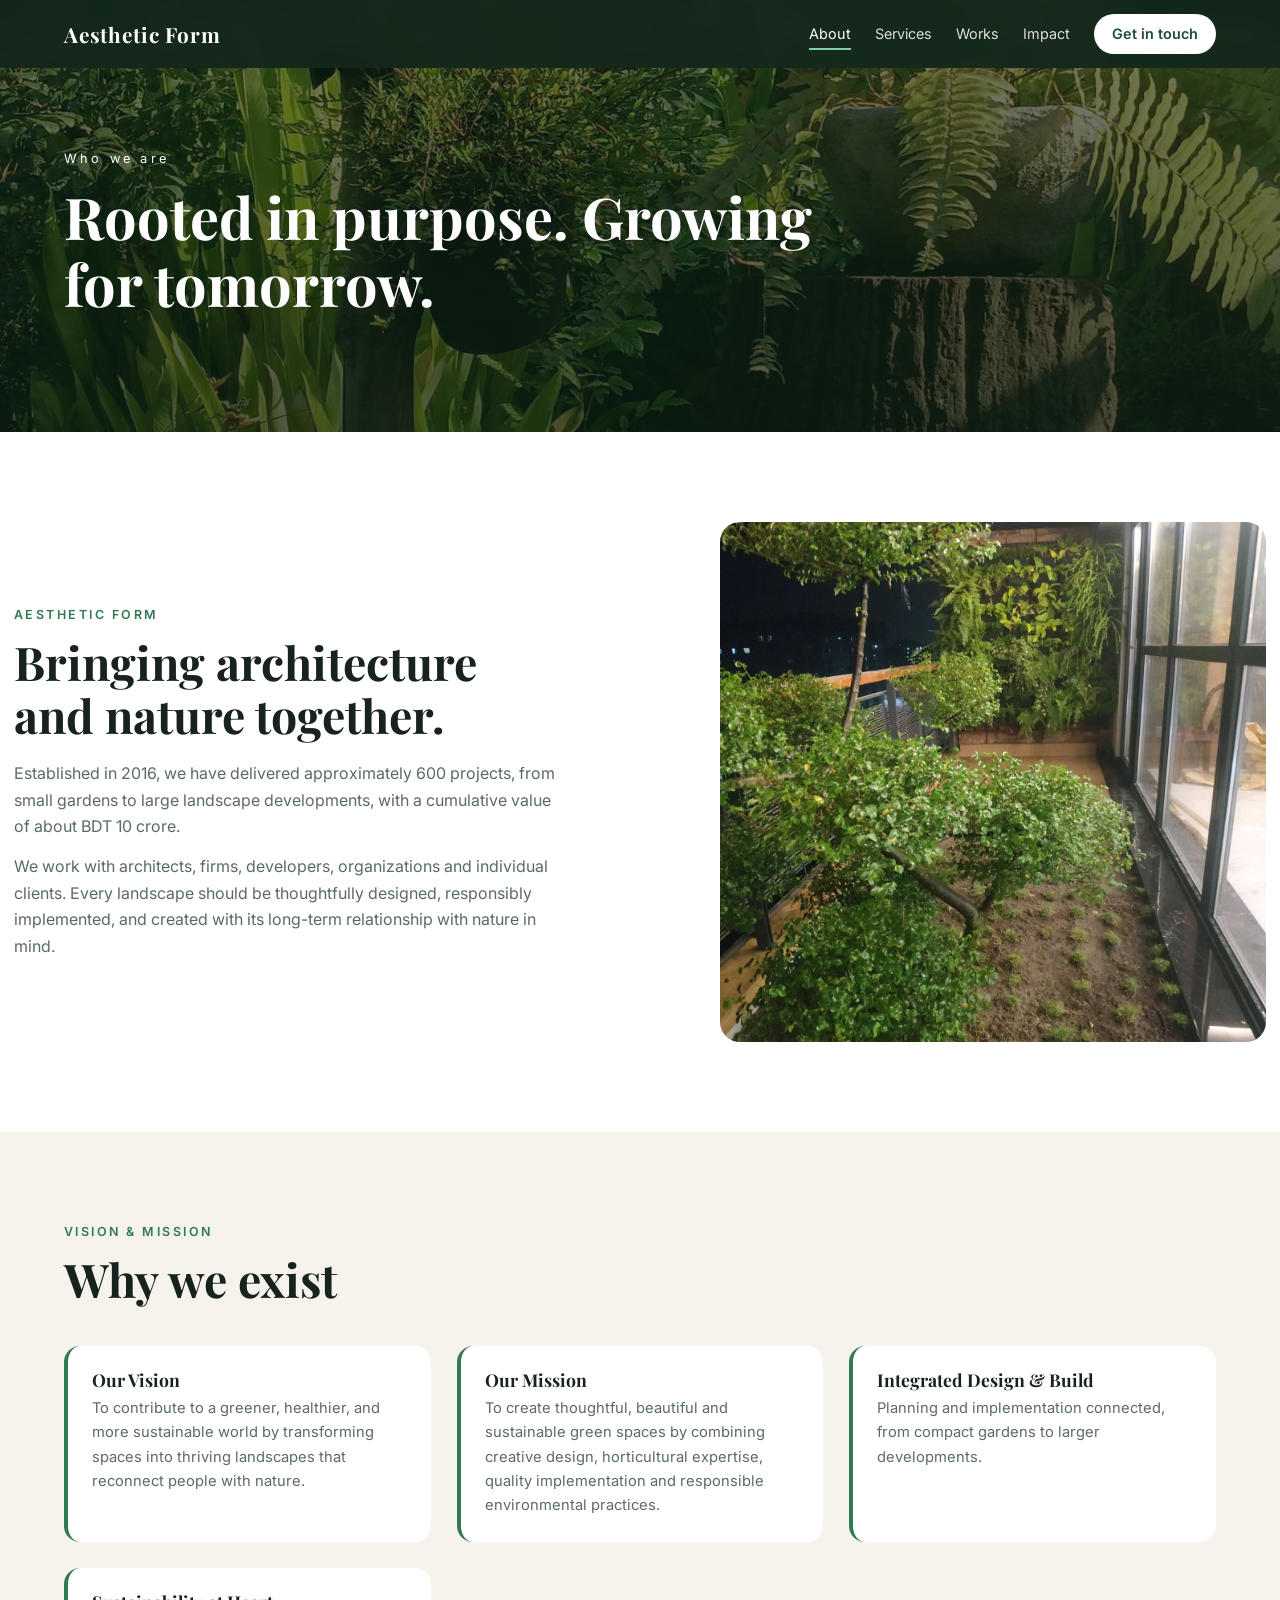
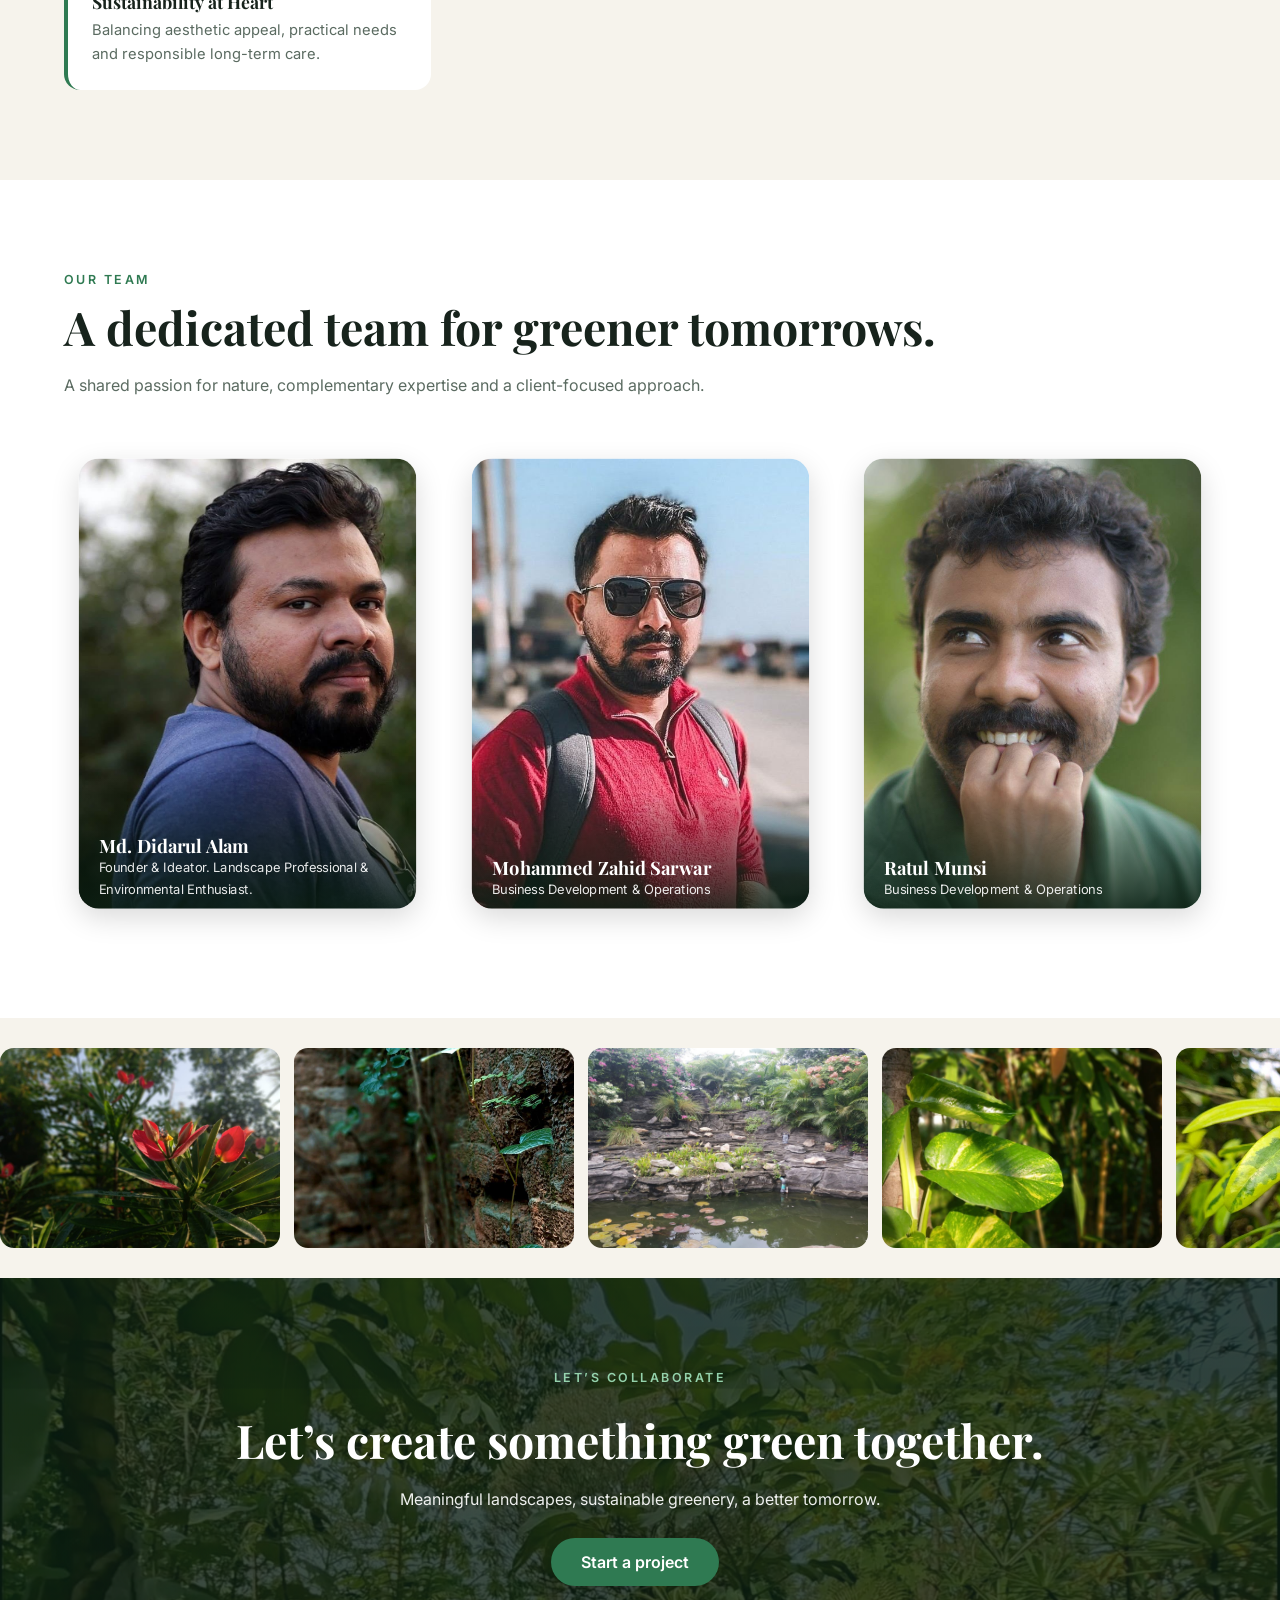
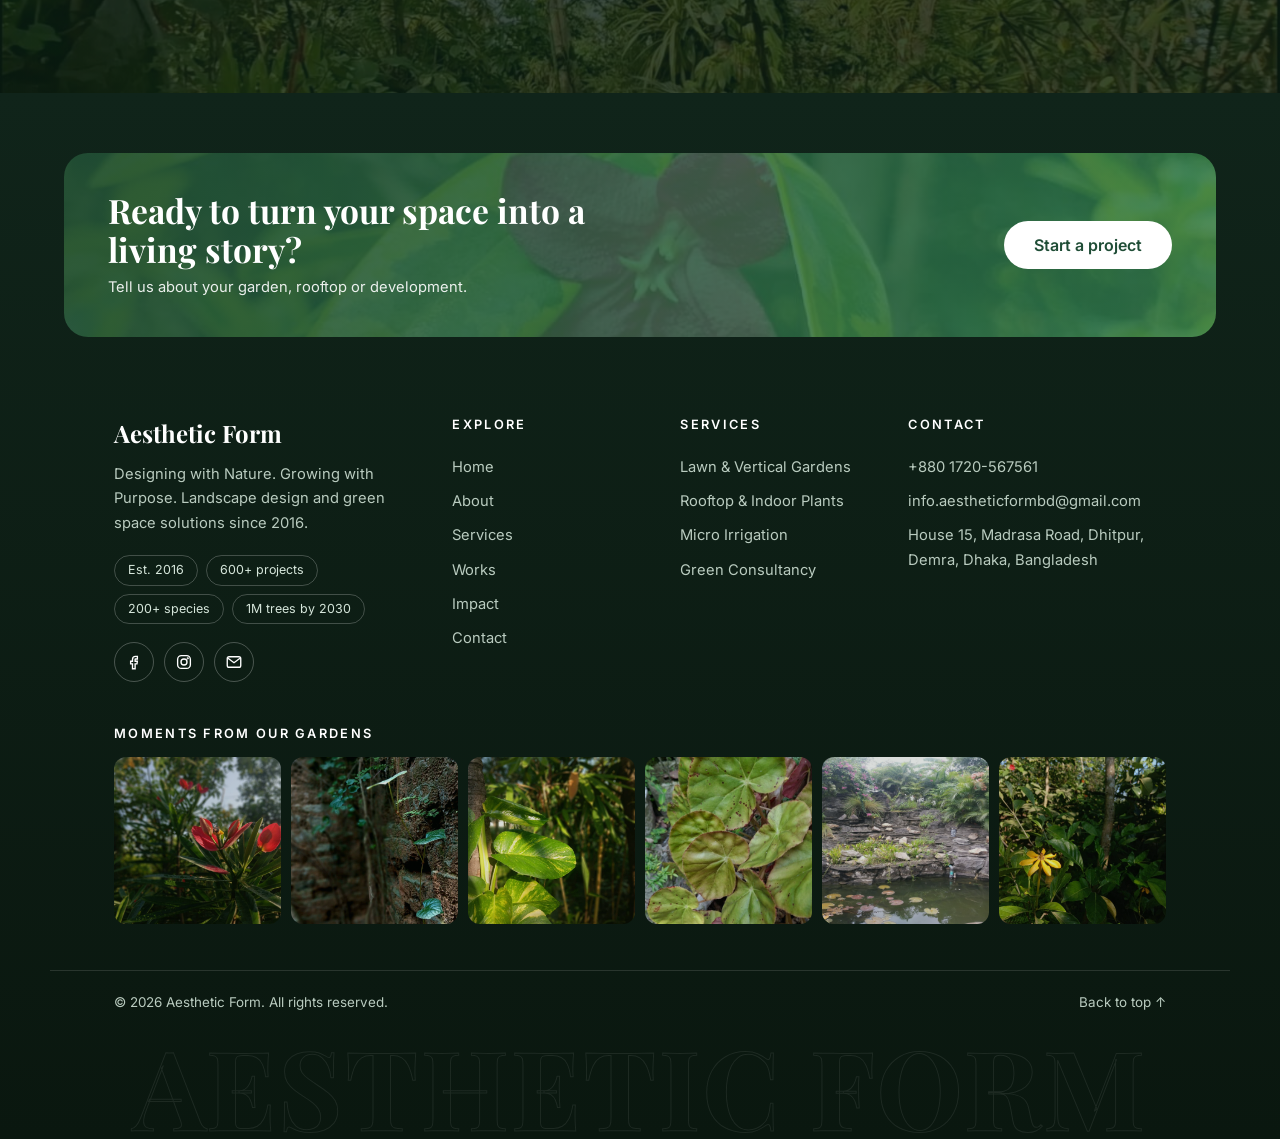
==== commit ce665ba6: "Image Issue Fixed" ====
--- a/about.html
+++ b/about.html
@@ -103,14 +103,14 @@
             <h2>A dedicated team for greener tomorrows.</h2>
             <p class="lead">A shared passion for nature, complementary expertise and a client-focused approach.</p>
             <div class="grid c">
-                <div class="tm"><img loading="lazy" src="images/didarul.jpg" alt="Md. Didarul Alam"
+                <div class="tm"><img loading="lazy" src="images/didarul-crop.jpg" alt="Md. Didarul Alam"
                         style="object-position:center 20%">
                     <div>
                         <h4>Md. Didarul Alam</h4>
                         <p>Founder & Ideator. Landscape Professional & Environmental Enthusiast.</p>
                     </div>
                 </div>
-                <div class="tm"><img loading="lazy" src="images/zahid.jpg" alt="Mohammed Zahid Sarwar"
+                <div class="tm"><img loading="lazy" src="images/zahid-crop.jpg" alt="Mohammed Zahid Sarwar"
                         style="object-position:62% center">
                     <div>
                         <h4>Mohammed Zahid Sarwar</h4>
